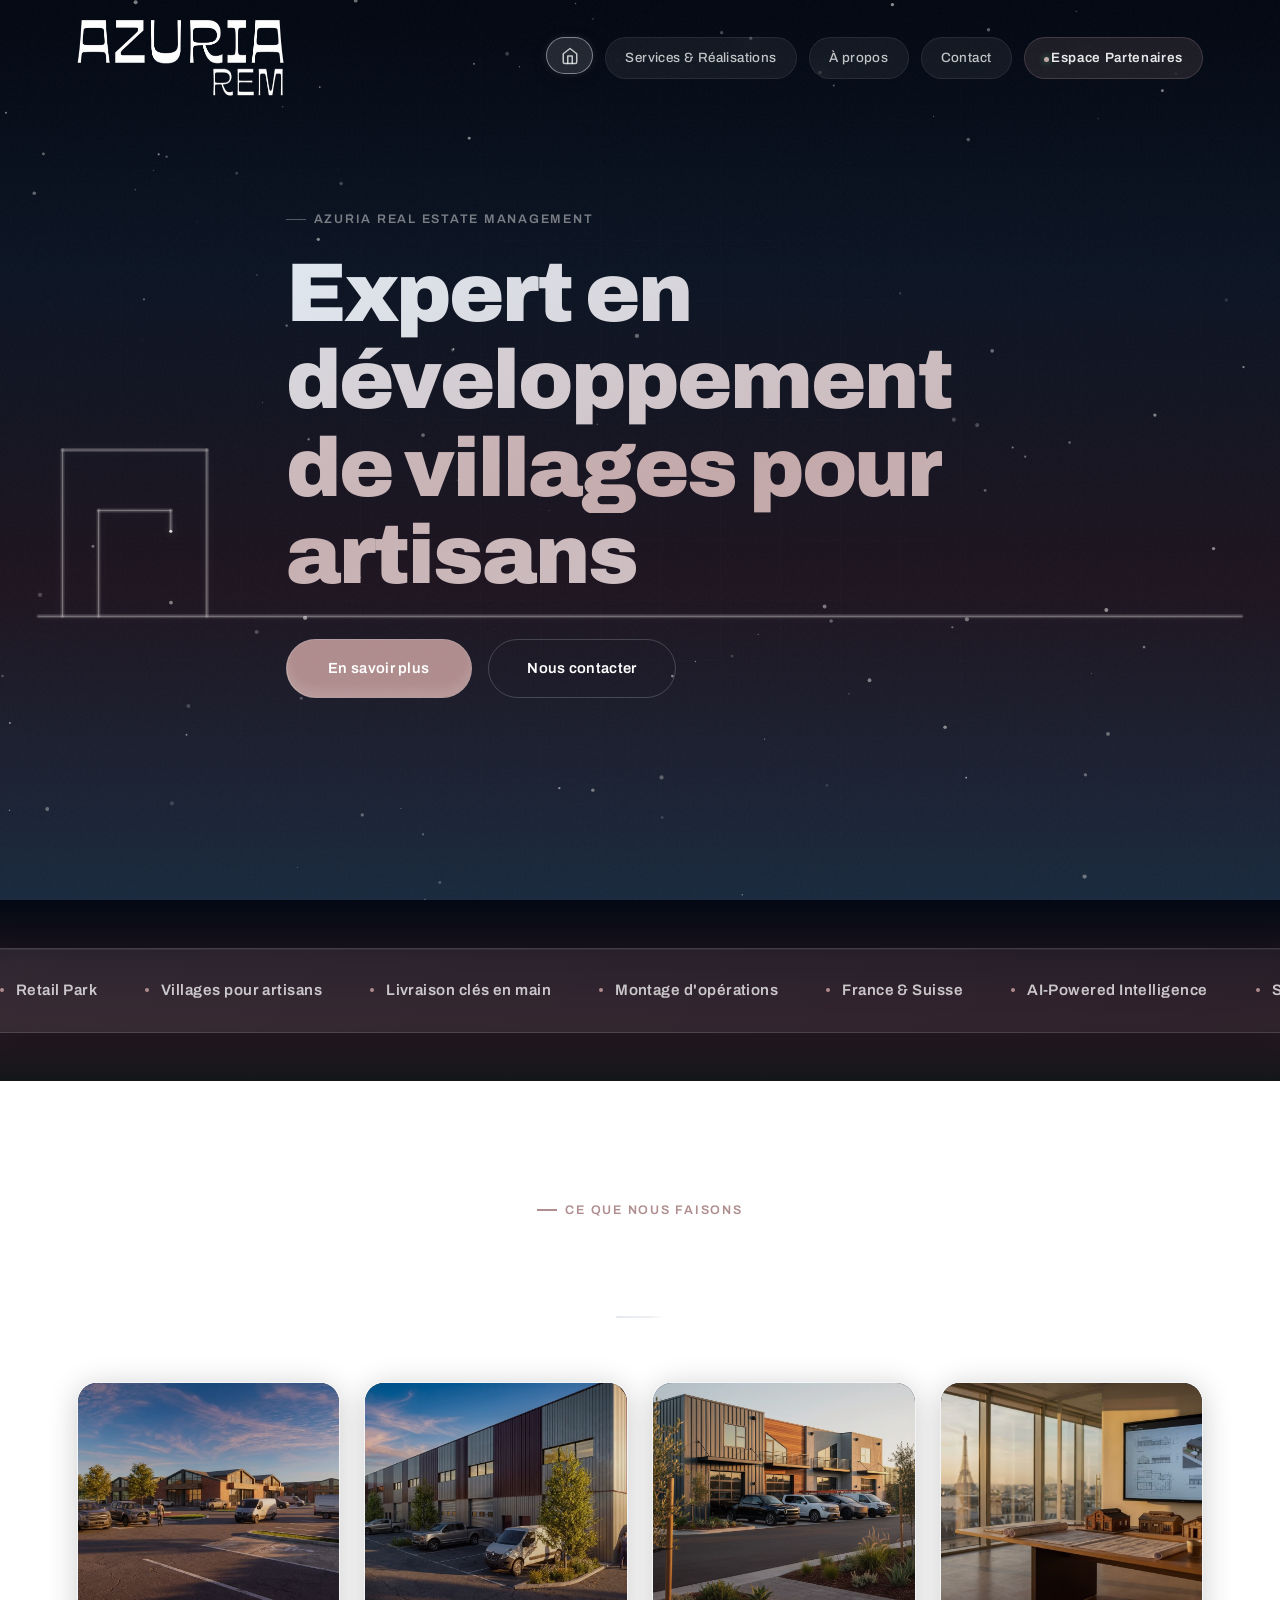
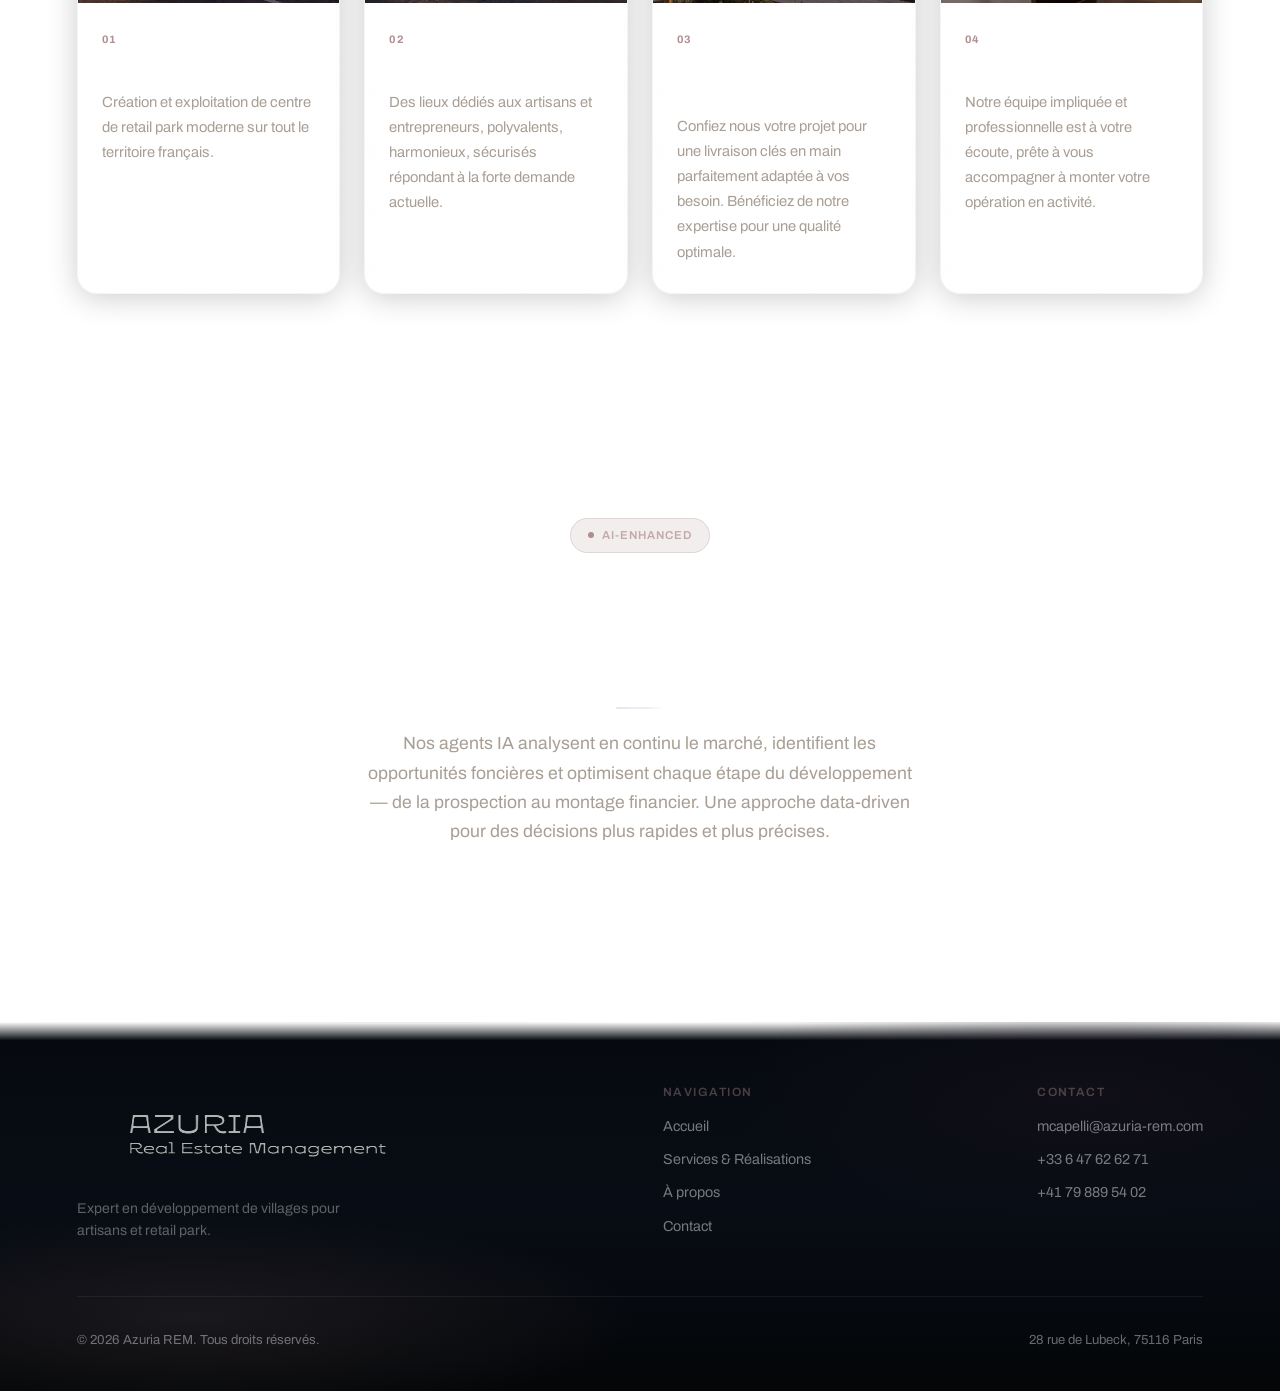
==== index.html @ 4c7c6765 "Initial commit: Azuria REM 2026 website Dark theme, midnight blue/charcoal/rose gold/silver metallic" ====
<!DOCTYPE html>
<html lang="fr">
<head>
  <meta charset="UTF-8">
  <meta name="viewport" content="width=device-width, initial-scale=1.0">
  <title>Azuria REM — Expert en développement de villages pour artisans</title>
  <meta name="description" content="Azuria REM — Création et exploitation de villages pour artisans, retail parks et livraisons clés en main en France et en Suisse.">
  <link rel="preconnect" href="https://fonts.googleapis.com">
  <link rel="preconnect" href="https://fonts.gstatic.com" crossorigin>
  <link href="https://fonts.googleapis.com/css2?family=Archivo:wght@300;400;500;600;700;800;900&display=swap" rel="stylesheet">
  <link rel="stylesheet" href="style.css">
</head>
<body>

  <!-- Navbar -->
  <nav class="navbar">
    <div class="container">
      <a href="index.html" class="navbar__logo">
        <img src="img/logo.webp" alt="Azuria REM" width="208" height="65">
      </a>
      <div class="hamburger" aria-label="Menu"><span></span><span></span><span></span></div>
      <div class="navbar__links">
        <a href="index.html" class="nav-home" aria-label="Accueil"><svg viewBox="0 0 24 24" width="18" height="18" fill="none" stroke="currentColor" stroke-width="2" stroke-linecap="round" stroke-linejoin="round"><path d="M3 9l9-7 9 7v11a2 2 0 01-2 2H5a2 2 0 01-2-2z"/><polyline points="9 22 9 12 15 12 15 22"/></svg></a>
        <a href="services.html">Services &amp; Réalisations</a>
        <a href="about.html">À propos</a>
        <a href="contact.html">Contact</a>
        <a href="#" class="nav-login" onclick="return false">Espace Partenaires</a>
      </div>
    </div>
  </nav>

  <!-- Hero — Light Drawing + Particles + Grid -->
  <section class="hero">
    <!-- Light-drawing canvas (village → retail park) -->
    <div class="hero__lightdraw">
      <canvas id="lightdraw-canvas"></canvas>
    </div>
    <!-- Particles -->
    <div class="hero__particles">
      <canvas id="particles-canvas"></canvas>
    </div>
    <!-- Grid overlay -->
    <div class="hero__grid"></div>

    <div class="hero__content container">
      <span class="eyebrow blur-fade">Azuria Real Estate Management</span>
      <h1 class="blur-fade blur-fade-delay-1">
        <span class="aurora-text">Expert en développement de villages pour artisans</span>
      </h1>
      <div class="hero__actions blur-fade blur-fade-delay-2">
        <a href="services.html" class="shimmer-btn">
          <span class="shimmer-spark"></span>
          En savoir plus
          <span class="shimmer-highlight"></span>
        </a>
        <a href="contact.html" class="btn--ghost">Nous contacter</a>
      </div>
    </div>
  </section>

  <!-- Color transition zone behind marquee -->
  <div class="marquee-zone">
  <div class="marquee-section">
    <div class="marquee-track">
      <span class="marquee-item"><span class="dot"></span>Retail Park</span>
      <span class="marquee-item"><span class="dot"></span>Villages pour artisans</span>
      <span class="marquee-item"><span class="dot"></span>Livraison clés en main</span>
      <span class="marquee-item"><span class="dot"></span>Montage d'opérations</span>
      <span class="marquee-item"><span class="dot"></span>France &amp; Suisse</span>
      <span class="marquee-item"><span class="dot"></span>AI-Powered Intelligence</span>
      <span class="marquee-item"><span class="dot"></span>Saint Ouen l'Aumône</span>
      <span class="marquee-item"><span class="dot"></span>Saint Cyr L'École</span>
      <span class="marquee-item"><span class="dot"></span>Feyzin</span>
      <span class="marquee-item"><span class="dot"></span>Saint Genis Pouilly</span>
      <span class="marquee-item"><span class="dot"></span>Corbeil-Essonnes</span>
      <!-- Duplicate for seamless loop -->
      <span class="marquee-item"><span class="dot"></span>Retail Park</span>
      <span class="marquee-item"><span class="dot"></span>Villages pour artisans</span>
      <span class="marquee-item"><span class="dot"></span>Livraison clés en main</span>
      <span class="marquee-item"><span class="dot"></span>Montage d'opérations</span>
      <span class="marquee-item"><span class="dot"></span>France &amp; Suisse</span>
      <span class="marquee-item"><span class="dot"></span>AI-Powered Intelligence</span>
      <span class="marquee-item"><span class="dot"></span>Saint Ouen l'Aumône</span>
      <span class="marquee-item"><span class="dot"></span>Saint Cyr L'École</span>
      <span class="marquee-item"><span class="dot"></span>Feyzin</span>
      <span class="marquee-item"><span class="dot"></span>Saint Genis Pouilly</span>
      <span class="marquee-item"><span class="dot"></span>Corbeil-Essonnes</span>
    </div>
  </div>
  </div>

  <!-- Services — Glassmorphism Cards with Moving Glow -->
  <section>
    <div class="container">
      <div class="section-header section-header--center blur-fade">
        <span class="eyebrow">Ce que nous faisons</span>
        <h2>Nos services</h2>
        <div class="divider divider--center"></div>
      </div>

      <div class="services-grid">
        <article class="glass-card blur-fade blur-fade-delay-1">

          <div class="glass-card__img">
            <img src="img/retail-park.webp" alt="Retail Park" width="600" height="400" loading="lazy">
          </div>
          <div class="glass-card__body">
            <span class="glass-card__number">01</span>
            <h3>Retail Park</h3>
            <p>Création et exploitation de centre de retail park moderne sur tout le territoire français.</p>
          </div>
        </article>

        <article class="glass-card blur-fade blur-fade-delay-2">

          <div class="glass-card__img">
            <img src="img/village-artisans.webp" alt="Villages pour artisans" width="600" height="400" loading="lazy">
          </div>
          <div class="glass-card__body">
            <span class="glass-card__number">02</span>
            <h3>Villages pour artisans</h3>
            <p>Des lieux dédiés aux artisans et entrepreneurs, polyvalents, harmonieux, sécurisés répondant à la forte demande actuelle.</p>
          </div>
        </article>

        <article class="glass-card blur-fade blur-fade-delay-3">

          <div class="glass-card__img">
            <img src="img/cle-en-main.webp" alt="Livraison clés en main" width="600" height="400" loading="lazy">
          </div>
          <div class="glass-card__body">
            <span class="glass-card__number">03</span>
            <h3>Livraison clés en main</h3>
            <p>Confiez nous votre projet pour une livraison clés en main parfaitement adaptée à vos besoin. Bénéficiez de notre expertise pour une qualité optimale.</p>
          </div>
        </article>

        <article class="glass-card blur-fade blur-fade-delay-4">

          <div class="glass-card__img">
            <img src="img/montage.webp" alt="Montage d'opérations" width="600" height="400" loading="lazy">
          </div>
          <div class="glass-card__body">
            <span class="glass-card__number">04</span>
            <h3>Montage d'opérations</h3>
            <p>Notre équipe impliquée et professionnelle est à votre écoute, prête à vous accompagner à monter votre opération en activité.</p>
          </div>
        </article>
      </div>
    </div>
  </section>

  <!-- AI Section -->
  <section>
    <div class="container">
      <div class="section-header section-header--center blur-fade">
        <div class="ai-badge">AI-Enhanced</div>
        <h2>L'immobilier augmenté par l'intelligence artificielle</h2>
        <div class="divider divider--center"></div>
        <p>Nos agents IA analysent en continu le marché, identifient les opportunités foncières et optimisent chaque étape du développement — de la prospection au montage financier. Une approche data-driven pour des décisions plus rapides et plus précises.</p>
      </div>
    </div>
  </section>

  <!-- Footer -->
  <footer>
    <div class="container">
      <div class="footer__grid">
        <div class="footer__brand">
          <img src="img/footer-logo.webp" alt="Azuria REM" width="360" height="100">
          <p>Expert en développement de villages pour artisans et retail park.</p>
        </div>
        <div class="footer__nav">
          <h4>Navigation</h4>
          <a href="index.html">Accueil</a>
          <a href="services.html">Services &amp; Réalisations</a>
          <a href="about.html">À propos</a>
          <a href="contact.html">Contact</a>
        </div>
        <div class="footer__nav">
          <h4>Contact</h4>
          <a href="mailto:mcapelli@azuria-rem.com">mcapelli@azuria-rem.com</a>
          <a href="tel:+33647626271">+33 6 47 62 62 71</a>
          <a href="tel:+41798895402">+41 79 889 54 02</a>
        </div>
      </div>
      <div class="footer__bottom">
        <span>&copy; 2026 Azuria REM. Tous droits réservés.</span>
        <span>28 rue de Lubeck, 75116 Paris</span>
      </div>
    </div>
  </footer>

  <!-- Login Modal -->
  <div class="login-overlay" id="login-overlay">
    <div class="login-modal">
      <button class="login-modal__close">&times;</button>
      <h3>Espace Partenaires</h3>
      <p>Accès réservé aux investisseurs et affiliés du réseau Azuria REM.</p>
      <form>
        <div class="form-group">
          <label for="login-email">Email</label>
          <input type="email" id="login-email" placeholder="votre@email.com" required>
        </div>
        <div class="form-group">
          <label for="login-pass">Mot de passe</label>
          <input type="password" id="login-pass" placeholder="Mot de passe" required>
        </div>
        <div class="login-modal__actions">
          <button type="submit" class="login-modal__btn">Se connecter</button>
          <p class="login-modal__link">Pas encore partenaire ? <a href="contact.html">Demander l'accès</a></p>
        </div>
      </form>
    </div>
  </div>

  <script src="script.js"></script>
</body>
</html>
---- style.css ----
/* ===== Azuria REM — 2026 Premium + Magic UI ===== */

@import url('https://fonts.googleapis.com/css2?family=Archivo:wght@300;400;500;600;700;800;900&display=swap');

:root {
  --burgundy: #060f1e;
  --burgundy-light: #0c1a30;
  --burgundy-deep: #030812;
  --green: #b08d8e;
  --green-soft: #c09a9b;
  --cream: #14161a;
  --cream-dark: #1a1d23;
  --white: #ffffff;
  --black: #0a0a0a;
  --text: #e8e0d8;
  --text-muted: #a89e94;
  --border: rgba(72,6,7,.06);
  --radius: 20px;
  --radius-sm: 12px;
  --ease: cubic-bezier(.22,1,.36,1);
  --ease-out: cubic-bezier(0,0,.2,1);
  --ease-spring: cubic-bezier(.34,1.56,.64,1);
  --silver: #c0c8d4;
  --silver-dim: rgba(192,200,212,.15);
  --silver-bright: rgba(220,225,235,.5);
  --silver-glow: rgba(192,200,212,.12);
  --metal-gradient: linear-gradient(135deg, rgba(160,170,185,.3) 0%, rgba(220,225,235,.5) 25%, rgba(140,150,165,.2) 50%, rgba(220,225,235,.4) 75%, rgba(160,170,185,.3) 100%);
  --glass-bg: rgba(255,255,255,.06);
  --glass-border: rgba(192,200,212,.18);
  --glass-bg-light: rgba(255,255,255,.08);
  --glass-border-light: rgba(192,200,212,.2);
  --glass-border-outer-light: rgba(192,200,212,.08);
}

/* ===== Reset ===== */
*,*::before,*::after { box-sizing:border-box; margin:0; padding:0 }
html { scroll-behavior:smooth; -webkit-font-smoothing:antialiased; -moz-osx-font-smoothing:grayscale }
body {
  font-family:'Archivo',system-ui,sans-serif; color:var(--text); line-height:1.65; overflow-x:hidden; font-weight:400;
  background:linear-gradient(180deg, var(--burgundy-deep) 0%, #0c1524 25%, #1a2a3e 55%, #2a1a24 80%, #253a52 100%);
  background-attachment:fixed;
}
img { max-width:100%; display:block }
a { color:inherit; text-decoration:none }
ul { list-style:none }
button { font-family:inherit; cursor:pointer }

/* ===== Film grain ===== */
body::after {
  content:''; position:fixed; inset:0; z-index:9999; pointer-events:none; opacity:.025;
  background-image:url("data:image/svg+xml,%3Csvg viewBox='0 0 512 512' xmlns='http://www.w3.org/2000/svg'%3E%3Cfilter id='n'%3E%3CfeTurbulence type='fractalNoise' baseFrequency='.65' numOctaves='3' stitchTiles='stitch'/%3E%3C/filter%3E%3Crect width='100%25' height='100%25' filter='url(%23n)'/%3E%3C/svg%3E");
}

/* ===== Typography ===== */
h1, h2, h3, h4 { font-weight:700; line-height:1.08; letter-spacing:-.025em }
h1 { font-size:clamp(2.8rem,6.5vw,5.2rem); font-weight:900 }
h2 { font-size:clamp(2rem,4vw,3.2rem); font-weight:800 }
h3 { font-size:clamp(1.15rem,2vw,1.4rem); font-weight:600 }
p { font-size:1.05rem }

/* ===== Layout ===== */
.container { width:min(1240px,88%); margin-inline:auto }
.container--narrow { width:min(800px,88%); margin-inline:auto }
section { padding:7rem 0; position:relative }

/* ===== Utility ===== */
.eyebrow {
  display:inline-flex; align-items:center; gap:.5rem;
  font-size:.78rem; font-weight:600; letter-spacing:.14em; text-transform:uppercase;
  color:var(--green); margin-bottom:1.25rem;
}
.eyebrow::before {
  content:''; width:20px; height:1.5px; background:currentColor; display:block;
}
.divider { width:48px; height:2px; background:linear-gradient(90deg, rgba(160,170,185,.3), rgba(220,225,235,.6), rgba(160,170,185,.2), transparent); margin:1.25rem 0; border-radius:1px }
.divider--center { margin-inline:auto }

/* ===== Navbar ===== */
.navbar {
  position:fixed; top:0; left:0; width:100%; z-index:1000;
  padding:1.2rem 0; transition:all .6s var(--ease);
}
.navbar::before {
  content:''; position:absolute; inset:0;
  background:var(--burgundy-deep); opacity:0;
  transition:opacity .6s var(--ease);
  backdrop-filter:blur(20px); -webkit-backdrop-filter:blur(20px);
}
.navbar.scrolled::before { opacity:.95 }
.navbar.scrolled { padding:.7rem 0 }
.navbar .container { display:flex; align-items:center; justify-content:space-between; position:relative; z-index:1 }
.navbar__logo img { height:77px; width:auto; transition:height .4s var(--ease) }
.navbar.scrolled .navbar__logo img { height:44px }
.navbar__links { display:flex; gap:.75rem; align-items:center }
.navbar__links a {
  font-weight:500; font-size:.84rem; color:rgba(255,255,255,.75);
  letter-spacing:.03em; transition:all .3s var(--ease); position:relative;
  padding:.55rem 1.2rem; border-radius:40px;
  background:rgba(255,255,255,.06);
  border:1px solid rgba(192,200,212,.1);
  backdrop-filter:blur(8px); -webkit-backdrop-filter:blur(8px);
}
.navbar__links a:hover, .navbar__links a.active {
  color:var(--white);
  background:rgba(255,255,255,.12);
  border-color:var(--silver-bright);
  transform:translateY(-2px);
  box-shadow:0 4px 16px rgba(0,0,0,.2), 0 0 8px var(--silver-glow);
}

/* Home icon */
.navbar__links a.nav-home {
  padding:.55rem .85rem;
  display:inline-flex; align-items:center; justify-content:center;
}
.navbar__links a.nav-home svg { stroke:rgba(255,255,255,.75); transition:stroke .3s var(--ease) }
.navbar__links a.nav-home:hover svg { stroke:#fff }

/* Partenaires login pill */
.navbar__links a.nav-login {
  background:rgba(176,141,142,.15);
  border-color:rgba(176,141,142,.25);
  color:rgba(255,255,255,.9);
  font-weight:600; letter-spacing:.05em;
}
.navbar__links a.nav-login::before {
  content:''; width:5px; height:5px; border-radius:50%;
  background:#c4a8a9; display:inline-block; margin-right:2px;
  box-shadow:0 0 6px rgba(74,222,128,.6);
  animation:ai-pulse 2s ease-in-out infinite;
}
.navbar__links a.nav-login:hover {
  background:rgba(176,141,142,.25);
  border-color:rgba(176,141,142,.4);
}

/* Hamburger */
.hamburger { display:none; flex-direction:column; gap:6px; cursor:pointer; z-index:1001; padding:4px }
.hamburger span { width:22px; height:1.5px; background:var(--white); transition:all .4s var(--ease); transform-origin:center }
.hamburger.open span:nth-child(1) { transform:rotate(45deg) translate(5px,5px) }
.hamburger.open span:nth-child(2) { opacity:0 }
.hamburger.open span:nth-child(3) { transform:rotate(-45deg) translate(5px,-5px) }

/* ==========================================================
   HERO — Light-drawing animation + particles
   ========================================================== */
.hero {
  position:relative; min-height:100vh; display:flex; align-items:center;
  overflow:hidden; background:linear-gradient(180deg, var(--burgundy-deep) 0%, #0c1524 30%, #1e1520 65%, #1a2a3e 100%);
}

/* Light-drawing canvas */
.hero__lightdraw {
  position:absolute; inset:0; z-index:1;
}
.hero__lightdraw canvas {
  width:100%; height:100%; display:block;
}

/* Particles canvas */
.hero__particles {
  position:absolute; inset:0; z-index:2;
}

/* Grid overlay on hero */
.hero__grid {
  position:absolute; inset:0; z-index:3; opacity:.06;
  background-image:
    linear-gradient(rgba(255,255,255,.15) 1px, transparent 1px),
    linear-gradient(90deg, rgba(255,255,255,.15) 1px, transparent 1px);
  background-size:60px 60px;
  mask-image:radial-gradient(ellipse 70% 70% at 50% 50%, black 30%, transparent 100%);
  -webkit-mask-image:radial-gradient(ellipse 70% 70% at 50% 50%, black 30%, transparent 100%);
}

/* Hero content */
.hero__content {
  position:relative; z-index:10; color:var(--white);
  max-width:760px; padding:0 0 0 2%;
}
.hero__content .eyebrow { color:rgba(255,255,255,.45) }
.hero__content .eyebrow::before { background:rgba(255,255,255,.3) }
.hero__content h1 { margin-bottom:2.5rem; line-height:1.05 }

/* Aurora text effect */
.aurora-text {
  background-image:linear-gradient(135deg, #e0e8f0, #c4a8a9, #e0e8f0, #8aa0c0, #e0e8f0);
  background-size:300% auto;
  -webkit-background-clip:text; background-clip:text;
  -webkit-text-fill-color:transparent;
  animation:aurora-text-shift 8s ease-in-out infinite;
}
@keyframes aurora-text-shift {
  0%,100% { background-position:0% 50% }
  50% { background-position:100% 50% }
}

.hero__actions { display:flex; gap:1rem; flex-wrap:wrap }

/* ===== Blur Fade Reveal ===== */
.blur-fade {
  opacity:0; filter:blur(8px); transform:translateY(16px);
  transition:opacity .8s var(--ease-out), filter .8s var(--ease-out), transform .8s var(--ease-out);
}
.blur-fade.visible { opacity:1; filter:blur(0); transform:translateY(0) }
.blur-fade-delay-1 { transition-delay:.08s }
.blur-fade-delay-2 { transition-delay:.16s }
.blur-fade-delay-3 { transition-delay:.24s }
.blur-fade-delay-4 { transition-delay:.32s }
.blur-fade-delay-5 { transition-delay:.4s }

/* ===== Shimmer Button ===== */
.shimmer-btn {
  position:relative; display:inline-flex; align-items:center; justify-content:center; gap:.5rem;
  padding:1rem 2.6rem; border-radius:60px; font-weight:600; font-size:.92rem;
  letter-spacing:.02em; cursor:pointer; border:1px solid rgba(192,200,212,.25);
  color:var(--white); background:var(--green); overflow:hidden; z-index:0;
  transition:transform .3s var(--ease), box-shadow .3s var(--ease);
}
.shimmer-btn:hover { transform:translateY(-3px) scale(1.03); box-shadow:0 8px 30px rgba(176,141,142,.35), 0 0 20px rgba(176,141,142,.2) }
.shimmer-btn:active { transform:translateY(0) scale(.98) }
.shimmer-btn::before {
  content:''; position:absolute; inset:0; z-index:-2; overflow:hidden;
  border-radius:inherit; filter:blur(2px);
}
.shimmer-btn::after {
  content:''; position:absolute; inset:0; z-index:-1;
  border-radius:inherit; background:inherit;
}
.shimmer-btn .shimmer-spark {
  position:absolute; inset:-100%; z-index:-3;
  background:conic-gradient(from 225deg, transparent 0%, rgba(255,255,255,.6) 10%, transparent 20%);
  animation:shimmer-spin 3s linear infinite;
}
@keyframes shimmer-spin { to { transform:rotate(360deg) } }
.shimmer-btn .shimmer-highlight {
  position:absolute; inset:0; border-radius:inherit;
  box-shadow:inset 0 -8px 10px rgba(255,255,255,.12);
  transition:box-shadow .3s;
}
.shimmer-btn:hover .shimmer-highlight { box-shadow:inset 0 -6px 10px rgba(255,255,255,.2) }

.btn--ghost {
  display:inline-flex; align-items:center; gap:.5rem;
  padding:1rem 2.4rem; border-radius:60px; font-weight:600; font-size:.92rem;
  letter-spacing:.02em; cursor:pointer; color:var(--white);
  background:transparent; border:1.5px solid rgba(192,200,212,.25);
  transition:all .3s var(--ease);
}
.btn--ghost:hover { border-color:var(--silver-bright); background:rgba(255,255,255,.06); transform:translateY(-3px) scale(1.03); box-shadow:0 8px 24px var(--silver-glow), 0 0 12px var(--silver-glow) }
.btn--ghost:active { transform:translateY(0) scale(.98) }

.btn--dark {
  display:inline-flex; align-items:center; gap:.5rem;
  padding:1rem 2.4rem; border-radius:60px; font-weight:600; font-size:.92rem;
  letter-spacing:.02em; cursor:pointer; color:var(--white); border:none;
  background:var(--burgundy); transition:all .3s var(--ease);
}
.btn--dark:hover { background:var(--burgundy-light); transform:translateY(-3px) scale(1.03); box-shadow:0 8px 24px rgba(72,6,7,.25), 0 0 20px rgba(72,6,7,.15) }
.btn--dark:active { transform:translateY(0) scale(.98) }

/* ===== Section Header ===== */
.section-header { margin-bottom:4rem }
.section-header--center { text-align:center }
.section-header--center .divider { margin-inline:auto }
.section-header h2 { color:rgba(255,255,255,.9) }
.section-header p { color:var(--text-muted); max-width:560px; margin-top:1rem; font-size:1.1rem }
.section-header--center p { margin-inline:auto }

/* ===== Service Cards — Premium Glassmorphism ===== */
.services-grid { display:grid; grid-template-columns:repeat(4,1fr); gap:1.5rem }

.glass-card {
  position:relative;
  background:linear-gradient(165deg, rgba(255,255,255,.1) 0%, rgba(255,255,255,.04) 50%, rgba(255,255,255,.02) 100%);
  border-radius:var(--radius);
  overflow:hidden;
  transition:all .5s var(--ease);
  backdrop-filter:blur(20px); -webkit-backdrop-filter:blur(20px);
  border:1px solid var(--glass-border);
  box-shadow:
    0 4px 30px rgba(0,0,0,.2),
    0 1px 0 rgba(220,225,235,.1) inset;
}
/* Outer mirror-cut border — brushed metal */
.glass-card::before {
  content:''; position:absolute; inset:-4px; border-radius:calc(var(--radius) + 4px);
  background:var(--metal-gradient); -webkit-mask:linear-gradient(#fff 0 0) content-box, linear-gradient(#fff 0 0); -webkit-mask-composite:xor; mask-composite:exclude;
  padding:1px;
  pointer-events:none; z-index:3;
  opacity:.4; transition:opacity .5s var(--ease);
}
/* Metallic sheen sweep on hover */
.glass-card::after {
  content:''; position:absolute; inset:0; z-index:4;
  border-radius:inherit; pointer-events:none;
  background:linear-gradient(105deg, transparent 30%, rgba(220,225,235,.12) 45%, rgba(255,255,255,.18) 50%, rgba(220,225,235,.12) 55%, transparent 70%);
  transform:translateX(-100%);
  transition:transform .8s var(--ease);
}
.glass-card:hover {
  transform:translateY(-8px);
  box-shadow:
    0 30px 80px rgba(0,0,0,.3),
    0 8px 32px var(--silver-glow),
    0 1px 0 var(--silver-bright) inset;
  border-color:var(--silver-bright);
}
.glass-card:hover::before { opacity:.7 }
.glass-card:hover::after { transform:translateX(100%) }

.glass-card__img {
  height:220px; overflow:hidden; position:relative;
  background:linear-gradient(135deg, var(--burgundy-deep) 0%, var(--burgundy) 50%, #1e1520 100%);
}
.glass-card__img img {
  width:100%; height:100%; object-fit:cover;
  transition:transform .7s var(--ease); opacity:.9;
}
.glass-card:hover .glass-card__img img { transform:scale(1.06); opacity:1 }
.glass-card__img::after {
  content:''; position:absolute; bottom:0; left:0; right:0; height:60%;
  background:linear-gradient(to top, rgba(45,3,4,.2) 0%, transparent 100%);
}

.glass-card__body { padding:1.75rem 1.5rem; position:relative }
.glass-card__body h3 { color:rgba(255,255,255,.9); margin-bottom:.5rem }
.glass-card__body p { color:var(--text-muted); font-size:.92rem; line-height:1.7 }
.glass-card__number {
  font-size:.68rem; font-weight:700; letter-spacing:.12em; color:var(--green);
  margin-bottom:.6rem; display:block; text-transform:uppercase;
}

/* ===== Marquee Zone — color transition behind glass ===== */
.marquee-zone {
  position:relative;
  background:linear-gradient(180deg, var(--burgundy-deep) 0%, #1e1520 35%, #2a1a24 65%, var(--cream) 100%);
  padding:3rem 0;
}

/* ===== Marquee — Glassmorphism band ===== */
.marquee-section {
  padding:1.8rem 0; overflow:hidden;
  background:linear-gradient(135deg, rgba(255,255,255,.08) 0%, rgba(255,255,255,.04) 100%);
  backdrop-filter:blur(16px); -webkit-backdrop-filter:blur(16px);
  border-top:1px solid var(--glass-border);
  border-bottom:1px solid var(--glass-border);
  box-shadow:
    0 4px 30px rgba(0,0,0,.2),
    0 1px 0 rgba(220,225,235,.06) inset;
}
.marquee-track {
  display:flex; gap:3rem; width:max-content;
  animation:marquee-scroll 30s linear infinite;
}
.marquee-track:hover { animation-play-state:paused }
.marquee-item {
  flex-shrink:0; font-size:.95rem; font-weight:600; color:rgba(255,255,255,.75);
  letter-spacing:.03em; white-space:nowrap; display:flex; align-items:center; gap:.75rem;
}
.marquee-item .dot { width:4px; height:4px; border-radius:50%; background:var(--green); flex-shrink:0 }
@keyframes marquee-scroll { to { transform:translateX(-50%) } }

/* ===== Project Cards (glassmorphism) ===== */
.projects-grid { display:grid; grid-template-columns:repeat(auto-fill,minmax(340px,1fr)); gap:2rem }
.project-card {
  position:relative;
  background:linear-gradient(165deg, rgba(255,255,255,.1) 0%, rgba(255,255,255,.04) 100%);
  border-radius:var(--radius);
  overflow:hidden; border:1px solid var(--glass-border);
  transition:all .5s var(--ease);
  backdrop-filter:blur(16px); -webkit-backdrop-filter:blur(16px);
  box-shadow:0 4px 24px rgba(0,0,0,.2), 0 1px 0 rgba(220,225,235,.08) inset;
}
.project-card::before {
  content:''; position:absolute; inset:-4px; border-radius:calc(var(--radius) + 4px);
  background:var(--metal-gradient); -webkit-mask:linear-gradient(#fff 0 0) content-box, linear-gradient(#fff 0 0); -webkit-mask-composite:xor; mask-composite:exclude;
  padding:1px;
  pointer-events:none; z-index:1;
  opacity:.4; transition:opacity .5s var(--ease);
}
.project-card::after {
  content:''; position:absolute; inset:0; z-index:4;
  border-radius:inherit; pointer-events:none;
  background:linear-gradient(105deg, transparent 30%, rgba(220,225,235,.1) 45%, rgba(255,255,255,.15) 50%, rgba(220,225,235,.1) 55%, transparent 70%);
  transform:translateX(-100%);
  transition:transform .8s var(--ease);
}
.project-card:hover {
  transform:translateY(-5px);
  box-shadow:0 24px 64px rgba(0,0,0,.3), 0 1px 0 var(--silver-bright) inset;
  border-color:var(--silver-bright);
}
.project-card:hover::before { opacity:.7 }
.project-card:hover::after { transform:translateX(100%) }
.project-card__img { height:260px; overflow:hidden }
.project-card__img img {
  width:100%; height:100%; object-fit:cover; transition:transform .7s var(--ease);
}
.project-card:hover .project-card__img img { transform:scale(1.04) }
.project-card__img--swap { position:relative }
.project-card__img--swap .img-swap {
  position:absolute; inset:0; width:100%; height:100%; object-fit:cover;
  opacity:0; transition:opacity .6s var(--ease);
}
.project-card:hover .project-card__img--swap .img-swap { opacity:1 }
.project-card__img--coming-soon { position:relative }
.coming-soon-overlay {
  position:absolute; inset:0; display:flex; align-items:center; justify-content:center;
  background:rgba(6,15,30,.55); backdrop-filter:blur(2px);
  font-size:1.5rem; font-weight:700; letter-spacing:.15em; text-transform:uppercase;
  color:rgba(255,255,255,.85); z-index:2;
}
.project-card__body { padding:1.75rem 1.5rem; position:relative; z-index:2 }
.project-card__body h3 { color:rgba(255,255,255,.9); margin-bottom:.3rem; font-size:1.2rem }
.project-card__body p { color:var(--text-muted); font-size:.94rem; margin-top:.4rem }

.badge {
  display:inline-block; padding:.3rem .85rem; border-radius:40px;
  font-size:.73rem; font-weight:600; letter-spacing:.02em; margin-bottom:.6rem;
}
.badge--active { background:rgba(176,141,142,.2); color:#c4a8a9 }
.badge--soon { background:rgba(255,255,255,.08); color:rgba(255,255,255,.6) }

/* ===== Service Detail Blocks ===== */
.service-detail {
  display:grid; grid-template-columns:1fr 1fr; gap:4rem; align-items:center;
  padding:4rem 0; border-top:1px solid rgba(255,255,255,.06);
}
.service-detail:last-child { border-bottom:1px solid rgba(255,255,255,.06) }
.service-detail--reverse { direction:rtl }
.service-detail--reverse > * { direction:ltr }
.service-detail__img {
  border-radius:var(--radius); overflow:hidden; aspect-ratio:4/3;
  position:relative;
  border:1px solid var(--glass-border);
  box-shadow:0 4px 24px rgba(0,0,0,.2);
}
.service-detail__img::before {
  content:''; position:absolute; inset:-4px; border-radius:calc(var(--radius) + 4px);
  background:var(--metal-gradient); -webkit-mask:linear-gradient(#fff 0 0) content-box, linear-gradient(#fff 0 0); -webkit-mask-composite:xor; mask-composite:exclude;
  padding:1px;
  pointer-events:none; z-index:1; opacity:.4;
}
.service-detail__img img { width:100%; height:100%; object-fit:cover; transition:transform .7s var(--ease) }
.service-detail:hover .service-detail__img img { transform:scale(1.03) }
.service-detail__text .eyebrow { margin-bottom:1rem }
.service-detail__text h3 { font-size:clamp(1.4rem,2.5vw,1.8rem); color:rgba(255,255,255,.9); margin-bottom:1rem }
.service-detail__text p { color:var(--text-muted); font-size:1.05rem; line-height:1.75 }

/* ===== About / Expertise (glassmorphism) ===== */
.expertise-grid { display:grid; grid-template-columns:repeat(3,1fr); gap:2rem }
.expertise-card {
  position:relative;
  background:linear-gradient(165deg, rgba(255,255,255,.1) 0%, rgba(255,255,255,.04) 100%);
  border-radius:var(--radius);
  padding:3rem 2rem; border:1px solid var(--glass-border);
  transition:all .5s var(--ease); overflow:hidden;
  backdrop-filter:blur(16px); -webkit-backdrop-filter:blur(16px);
  box-shadow:0 4px 24px rgba(0,0,0,.2), 0 1px 0 rgba(220,225,235,.08) inset;
}
.expertise-card::before {
  content:''; position:absolute; inset:-4px; border-radius:calc(var(--radius) + 4px);
  background:var(--metal-gradient); -webkit-mask:linear-gradient(#fff 0 0) content-box, linear-gradient(#fff 0 0); -webkit-mask-composite:xor; mask-composite:exclude;
  padding:1px;
  pointer-events:none;
  opacity:.4; transition:opacity .5s var(--ease);
}
.expertise-card::after {
  content:''; position:absolute; inset:0; z-index:4;
  border-radius:inherit; pointer-events:none;
  background:linear-gradient(105deg, transparent 30%, rgba(220,225,235,.1) 45%, rgba(255,255,255,.15) 50%, rgba(220,225,235,.1) 55%, transparent 70%);
  transform:translateX(-100%);
  transition:transform .8s var(--ease);
}
.expertise-card:hover {
  transform:translateY(-5px);
  box-shadow:0 24px 64px rgba(0,0,0,.3), 0 1px 0 var(--silver-bright) inset;
  border-color:var(--silver-bright);
}
.expertise-card:hover::before { opacity:.7 }
.expertise-card:hover::after { transform:translateX(100%) }
.expertise-card__number {
  font-size:5rem; font-weight:900; color:rgba(255,255,255,.05);
  position:absolute; top:.5rem; right:1.5rem; line-height:1;
}
.expertise-card h3 { color:rgba(255,255,255,.9); margin-bottom:1rem; font-size:1.25rem }
.expertise-card p { color:var(--text-muted); font-size:.95rem; line-height:1.7 }
.expertise-card .divider { margin:0 0 1rem }

/* ===== Contact (glassmorphism) ===== */
.contact-layout { display:grid; grid-template-columns:1fr 1fr; gap:5rem; align-items:start }
.contact-form {
  background:linear-gradient(165deg, rgba(255,255,255,.1) 0%, rgba(255,255,255,.04) 100%);
  border-radius:var(--radius); padding:3rem;
  border:1px solid var(--glass-border);
  backdrop-filter:blur(16px); -webkit-backdrop-filter:blur(16px);
  box-shadow:0 4px 24px rgba(0,0,0,.2), 0 1px 0 rgba(220,225,235,.08) inset;
  position:relative;
}
.contact-form::before {
  content:''; position:absolute; inset:-4px; border-radius:calc(var(--radius) + 4px);
  background:var(--metal-gradient); -webkit-mask:linear-gradient(#fff 0 0) content-box, linear-gradient(#fff 0 0); -webkit-mask-composite:xor; mask-composite:exclude;
  padding:1px;
  pointer-events:none; opacity:.4;
}
.form-row { display:grid; grid-template-columns:1fr 1fr; gap:1.25rem }
.form-group { margin-bottom:1.5rem }
.form-group label {
  display:block; font-weight:500; margin-bottom:.5rem; font-size:.86rem;
  letter-spacing:.03em; color:var(--text);
}
.form-group input, .form-group textarea {
  width:100%; padding:.9rem 1.2rem; border:1px solid rgba(255,255,255,.1);
  border-radius:var(--radius-sm); font-family:inherit; font-size:1rem;
  transition:all .3s var(--ease); background:rgba(255,255,255,.06); color:var(--text);
}
.form-group input::placeholder, .form-group textarea::placeholder { color:rgba(255,255,255,.25) }
.form-group input:focus, .form-group textarea:focus {
  outline:none; border-color:rgba(176,141,142,.5); background:rgba(255,255,255,.1);
  box-shadow:0 0 0 3px rgba(176,141,142,.15);
}
.form-group textarea { resize:vertical; min-height:150px }
.btn--submit { width:100%; justify-content:center; padding:1.1rem; font-size:1rem; margin-top:.5rem }

.contact-details { padding-top:1rem }
.contact-details h3 { color:rgba(255,255,255,.9); margin-bottom:.5rem; font-size:1.3rem }
.contact-details > p { color:var(--text-muted); margin-bottom:2.5rem; line-height:1.7 }
.contact-item { display:flex; gap:1rem; align-items:flex-start; margin-bottom:1.75rem }
.contact-item__icon {
  width:44px; height:44px; border-radius:12px; background:rgba(255,255,255,.06);
  display:flex; align-items:center; justify-content:center; flex-shrink:0;
  border:1px solid var(--glass-border);
}
.contact-item__icon svg { width:20px; height:20px; color:rgba(255,255,255,.6) }
.contact-item__text p { font-size:.95rem }
.contact-item__text a { color:rgba(255,255,255,.7); font-weight:500; transition:color .3s }
.contact-item__text a:hover { color:#c4a8a9 }
.contact-item__text small { color:var(--text-muted); font-size:.82rem }

/* ===== CTA ===== */
.cta {
  background:var(--burgundy-deep); color:var(--white); text-align:center;
  padding:6rem 0; position:relative; overflow:hidden;
}
.cta__grid {
  position:absolute; inset:0; opacity:.06;
  background-image:
    linear-gradient(rgba(255,255,255,.2) 1px, transparent 1px),
    linear-gradient(90deg, rgba(255,255,255,.2) 1px, transparent 1px);
  background-size:48px 48px;
  mask-image:radial-gradient(ellipse 60% 60% at 50% 50%, black 20%, transparent 100%);
  -webkit-mask-image:radial-gradient(ellipse 60% 60% at 50% 50%, black 20%, transparent 100%);
}
.cta h2 { position:relative; margin-bottom:.75rem }
.cta p { opacity:.5; margin-bottom:2rem; font-size:1.1rem; position:relative }

/* ===== AI Badge ===== */
.ai-badge {
  display:inline-flex; align-items:center; gap:.5rem;
  padding:.45rem 1.1rem; border-radius:40px;
  font-size:.72rem; font-weight:600; letter-spacing:.08em; text-transform:uppercase;
  background:rgba(176,141,142,.15); color:#c4a8a9;
  border:1px solid rgba(176,141,142,.25);
  margin-bottom:1.5rem;
}
.ai-badge::before {
  content:''; width:6px; height:6px; border-radius:50%;
  background:var(--green); animation:ai-pulse 2s ease-in-out infinite;
}
@keyframes ai-pulse {
  0%,100% { opacity:1; transform:scale(1) }
  50% { opacity:.4; transform:scale(.7) }
}

/* ===== Footer ===== */
footer {
  color:var(--white); padding:4rem 0 2.5rem; position:relative; overflow:hidden;
  background:linear-gradient(180deg, transparent 0%, #060a10 5%, #080c14 50%, #040608 100%);
}
footer::before {
  content:''; position:absolute; inset:0; pointer-events:none;
  background:
    radial-gradient(ellipse 50% 40% at 15% 80%, rgba(176,141,142,.12) 0%, transparent 70%),
    radial-gradient(ellipse 40% 50% at 85% 20%, rgba(30,21,32,.4) 0%, transparent 70%);
}
footer::after {
  content:''; position:absolute; top:0; left:0; right:0; height:1px;
  background:linear-gradient(90deg, transparent 0%, rgba(160,170,185,.1) 20%, rgba(220,225,235,.5) 35%, rgba(255,255,255,.7) 50%, rgba(220,225,235,.5) 65%, rgba(160,170,185,.1) 80%, transparent 100%);
}
.footer__grid {
  display:flex; justify-content:space-between; align-items:flex-start;
  padding-bottom:3rem; border-bottom:1px solid rgba(192,200,212,.08);
  position:relative; z-index:1;
}
.footer__brand img { height:96px; margin-bottom:1rem; opacity:.7 }
.footer__brand p { color:rgba(255,255,255,.35); font-size:.88rem; max-width:280px; line-height:1.6 }
.footer__nav { position:relative; z-index:1 }
.footer__nav h4 { font-size:.75rem; font-weight:600; letter-spacing:.12em; text-transform:uppercase; color:rgba(176,141,142,.4); margin-bottom:1rem }
.footer__nav a {
  display:block; margin-bottom:.6rem; font-size:.9rem; color:rgba(255,255,255,.45);
  transition:all .3s var(--ease);
}
.footer__nav a:hover { color:var(--white); transform:translateX(4px) }
.footer__bottom {
  display:flex; justify-content:space-between; align-items:center;
  padding-top:2rem; color:rgba(255,255,255,.4); font-size:.82rem;
  position:relative; z-index:1;
}

/* ===== Page Top — gradient mesh + floating glass card ===== */
.page-top {
  padding:8rem 0 3rem; color:var(--white);
  position:relative; overflow:visible;
  background:var(--burgundy-deep);
  min-height:280px;
}
/* Subtle gradient fade */
.page-top::after {
  content:''; position:absolute; inset:0; pointer-events:none;
  background:linear-gradient(160deg, var(--burgundy-deep) 0%, #1e1520 40%, #2a1a24 100%);
  opacity:.7;
}
.page-top__grid { display:none }
.page-top__glow { display:none }
/* Floating glass card for title */
.page-top__card {
  position:relative; z-index:2;
  background:linear-gradient(165deg, rgba(255,255,255,.1) 0%, rgba(255,255,255,.04) 100%);
  backdrop-filter:blur(20px); -webkit-backdrop-filter:blur(20px);
  border:1px solid var(--glass-border);
  border-radius:var(--radius);
  padding:2.5rem 3rem;
  margin-top:2rem;
  margin-bottom:-5rem;
  box-shadow:
    0 30px 80px rgba(0,0,0,.3),
    0 1px 0 rgba(220,225,235,.1) inset;
}
.page-top__card::before {
  content:''; position:absolute; inset:-4px; border-radius:calc(var(--radius) + 4px);
  background:var(--metal-gradient); -webkit-mask:linear-gradient(#fff 0 0) content-box, linear-gradient(#fff 0 0); -webkit-mask-composite:xor; mask-composite:exclude;
  padding:1px;
  pointer-events:none; opacity:.5;
}
.page-top__card h1 { font-size:clamp(2rem,5vw,3.5rem); margin-bottom:.5rem }
.page-top__card p { color:rgba(255,255,255,.45); font-size:1rem; font-weight:300; margin:0 }
.page-top__card .eyebrow { color:rgba(255,255,255,.35); margin-bottom:.75rem }

/* ===== Login Modal ===== */
.login-overlay {
  position:fixed; inset:0; z-index:9998;
  background:rgba(10,0,0,.6);
  backdrop-filter:blur(8px); -webkit-backdrop-filter:blur(8px);
  display:none; align-items:center; justify-content:center;
  opacity:0; transition:opacity .3s var(--ease);
}
.login-overlay.open { display:flex; opacity:1 }
.login-modal {
  position:relative; width:min(420px,90vw);
  background:linear-gradient(165deg, rgba(255,255,255,.12) 0%, rgba(255,255,255,.04) 100%);
  backdrop-filter:blur(24px); -webkit-backdrop-filter:blur(24px);
  border:1px solid var(--glass-border-light);
  border-radius:var(--radius); padding:2.5rem;
  box-shadow:0 30px 80px rgba(0,0,0,.3), 0 1px 0 rgba(220,225,235,.1) inset;
  color:var(--white);
}
.login-modal::before {
  content:''; position:absolute; inset:-4px; border-radius:calc(var(--radius) + 4px);
  background:var(--metal-gradient); -webkit-mask:linear-gradient(#fff 0 0) content-box, linear-gradient(#fff 0 0); -webkit-mask-composite:xor; mask-composite:exclude;
  padding:1px;
  pointer-events:none; opacity:.5;
}
.login-modal h3 { font-size:1.4rem; margin-bottom:.5rem }
.login-modal p { color:rgba(255,255,255,.45); font-size:.9rem; margin-bottom:1.5rem; line-height:1.6 }
.login-modal .form-group { margin-bottom:1.2rem }
.login-modal .form-group label {
  display:block; font-weight:500; margin-bottom:.4rem; font-size:.8rem;
  letter-spacing:.04em; color:rgba(255,255,255,.5);
}
.login-modal .form-group input {
  width:100%; padding:.8rem 1rem; border:1px solid rgba(255,255,255,.12);
  border-radius:var(--radius-sm); font-family:inherit; font-size:.95rem;
  background:rgba(255,255,255,.06); color:var(--white);
  transition:all .3s var(--ease);
}
.login-modal .form-group input::placeholder { color:rgba(255,255,255,.25) }
.login-modal .form-group input:focus {
  outline:none; border-color:rgba(176,141,142,.5);
  background:rgba(255,255,255,.1);
  box-shadow:0 0 0 3px rgba(176,141,142,.15);
}
.login-modal__actions { display:flex; flex-direction:column; gap:.75rem; margin-top:1.5rem }
.login-modal__btn {
  width:100%; padding:.9rem; border-radius:60px; font-weight:600; font-size:.9rem;
  letter-spacing:.02em; cursor:pointer; border:none;
  color:var(--white); background:var(--green);
  transition:all .3s var(--ease);
}
.login-modal__btn:hover { background:var(--green-soft); transform:translateY(-3px) scale(1.03); box-shadow:0 8px 24px rgba(176,141,142,.3), 0 0 20px rgba(176,141,142,.2) }
.login-modal__btn:active { transform:translateY(0) scale(.98) }
.login-modal__link {
  text-align:center; font-size:.82rem; color:rgba(255,255,255,.4);
}
.login-modal__link a { color:rgba(255,255,255,.6); text-decoration:underline; text-underline-offset:2px }
.login-modal__link a:hover { color:var(--white) }
.login-modal__close {
  position:absolute; top:1rem; right:1rem; background:none; border:none;
  color:rgba(255,255,255,.3); font-size:1.2rem; cursor:pointer; padding:4px;
  transition:color .2s;
}
.login-modal__close:hover { color:var(--white) }

/* ===== Flickering Grid Canvas ===== */
.flickering-grid-wrap {
  position:absolute; inset:0; z-index:0; overflow:hidden;
}
.page-top .flickering-grid-wrap { display:none }
.flickering-grid-wrap canvas {
  width:100%; height:100%; display:block;
}

/* ===== Responsive ===== */
@media(max-width:1024px) {
  .services-grid { grid-template-columns:repeat(2,1fr) }
}
@media(max-width:768px) {
  .navbar__links {
    position:fixed; top:0; right:-100%; width:80%; max-width:320px; height:100vh;
    background:var(--burgundy-deep); flex-direction:column; justify-content:center;
    align-items:flex-start; padding:3rem; gap:1rem;
    transition:right .5s var(--ease); box-shadow:-20px 0 60px rgba(0,0,0,.4);
  }
  .navbar__links.open { right:0 }
  .navbar__links a { font-size:1.1rem; padding:.7rem 1.5rem }
  .hamburger { display:flex }
  .hero { min-height:90vh }
  .hero__content { padding:0 }
  .services-grid { grid-template-columns:1fr }
  .projects-grid { grid-template-columns:1fr }
  .service-detail { grid-template-columns:1fr; gap:2rem }
  .service-detail--reverse { direction:ltr }
  .expertise-grid { grid-template-columns:1fr }
  .contact-layout { grid-template-columns:1fr; gap:3rem }
  .form-row { grid-template-columns:1fr }
  .footer__grid { flex-direction:column; gap:2.5rem }
  .footer__bottom { flex-direction:column; gap:.5rem; text-align:center }
  section { padding:5rem 0 }
}
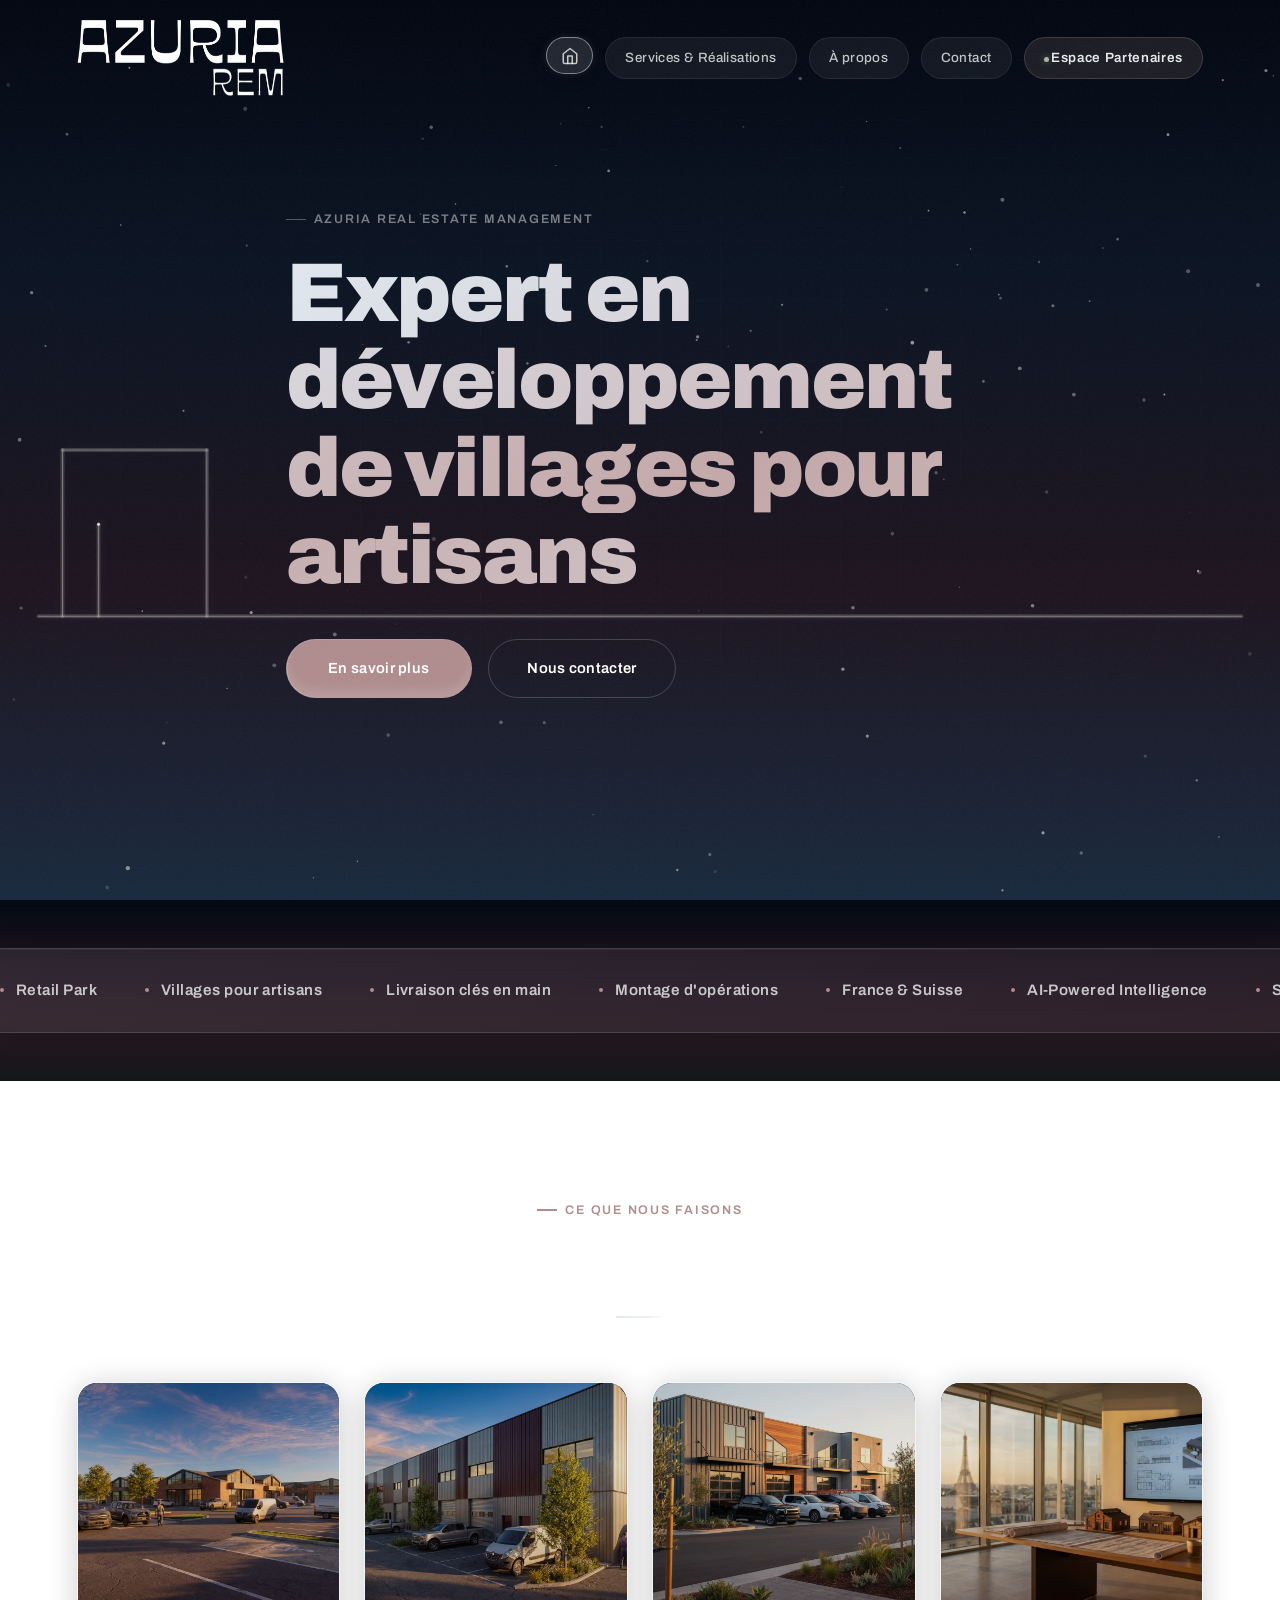
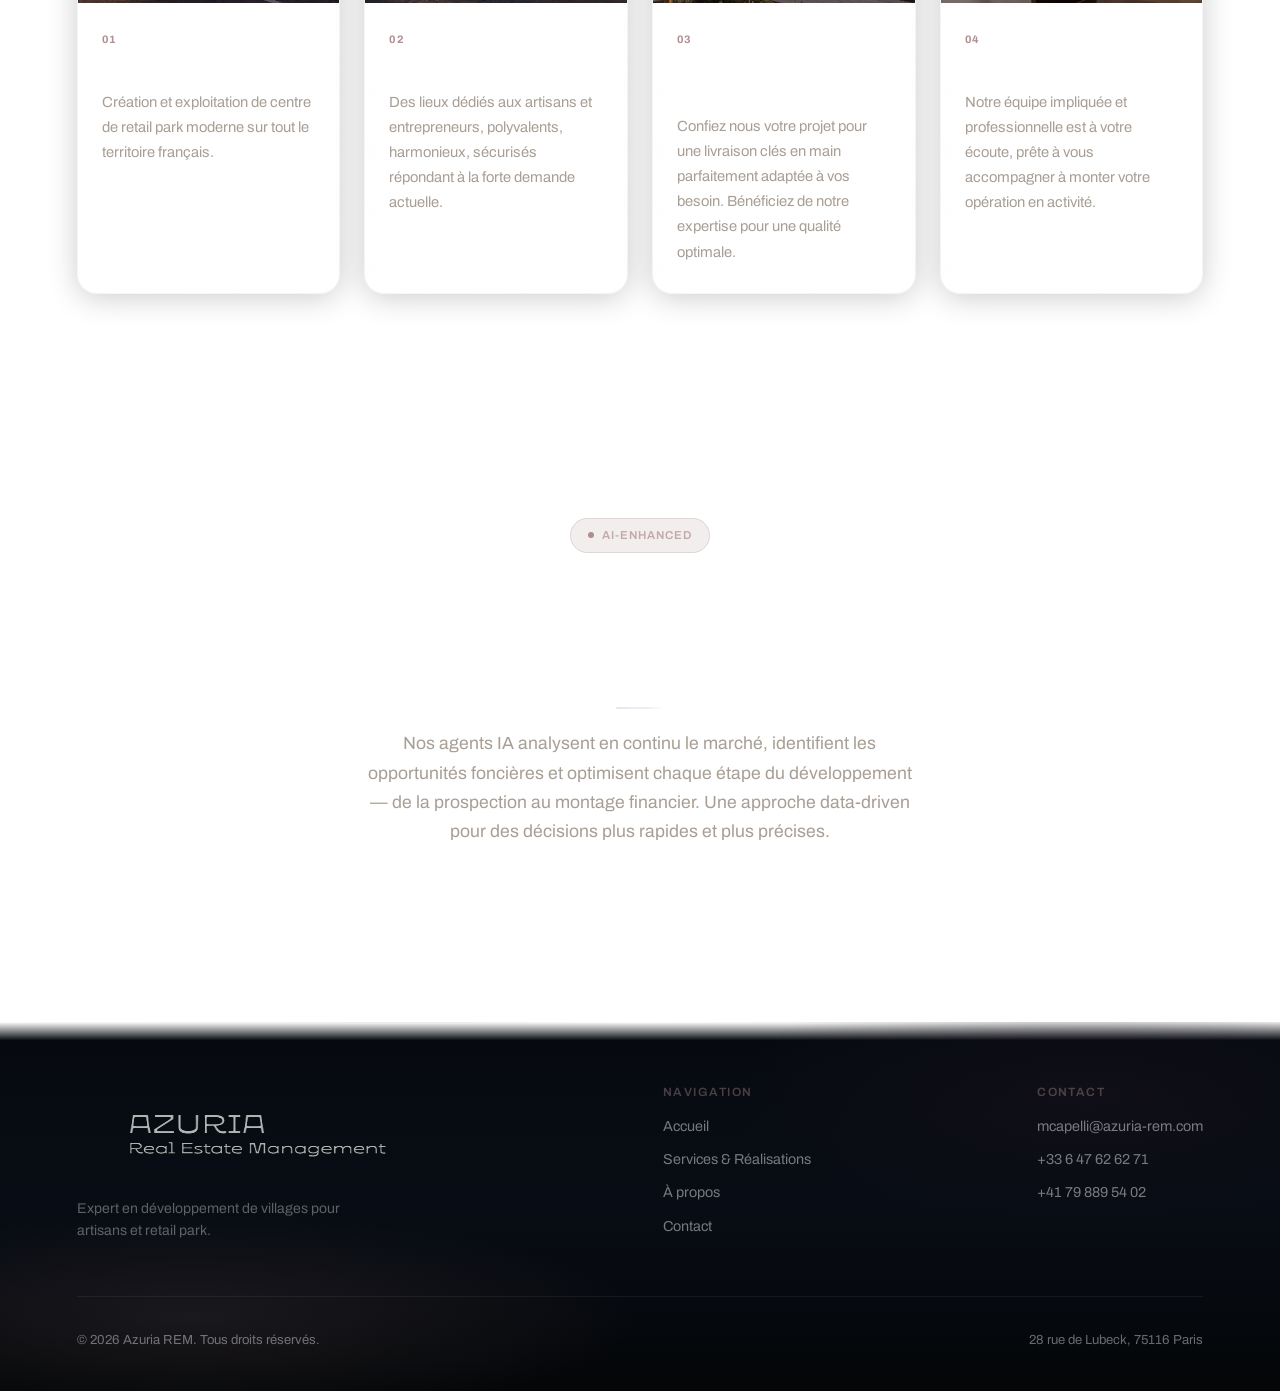
==== commit 393345e6: "Add Espace Partenaires login + admin scanner page - Login modal now functional with role-based auth " ====
--- a/index.html
+++ b/index.html
@@ -199,8 +199,8 @@
       <p>Accès réservé aux investisseurs et affiliés du réseau Azuria REM.</p>
       <form>
         <div class="form-group">
-          <label for="login-email">Email</label>
-          <input type="email" id="login-email" placeholder="votre@email.com" required>
+          <label for="login-email">Identifiant</label>
+          <input type="text" id="login-email" placeholder="Identifiant" required>
         </div>
         <div class="form-group">
           <label for="login-pass">Mot de passe</label>
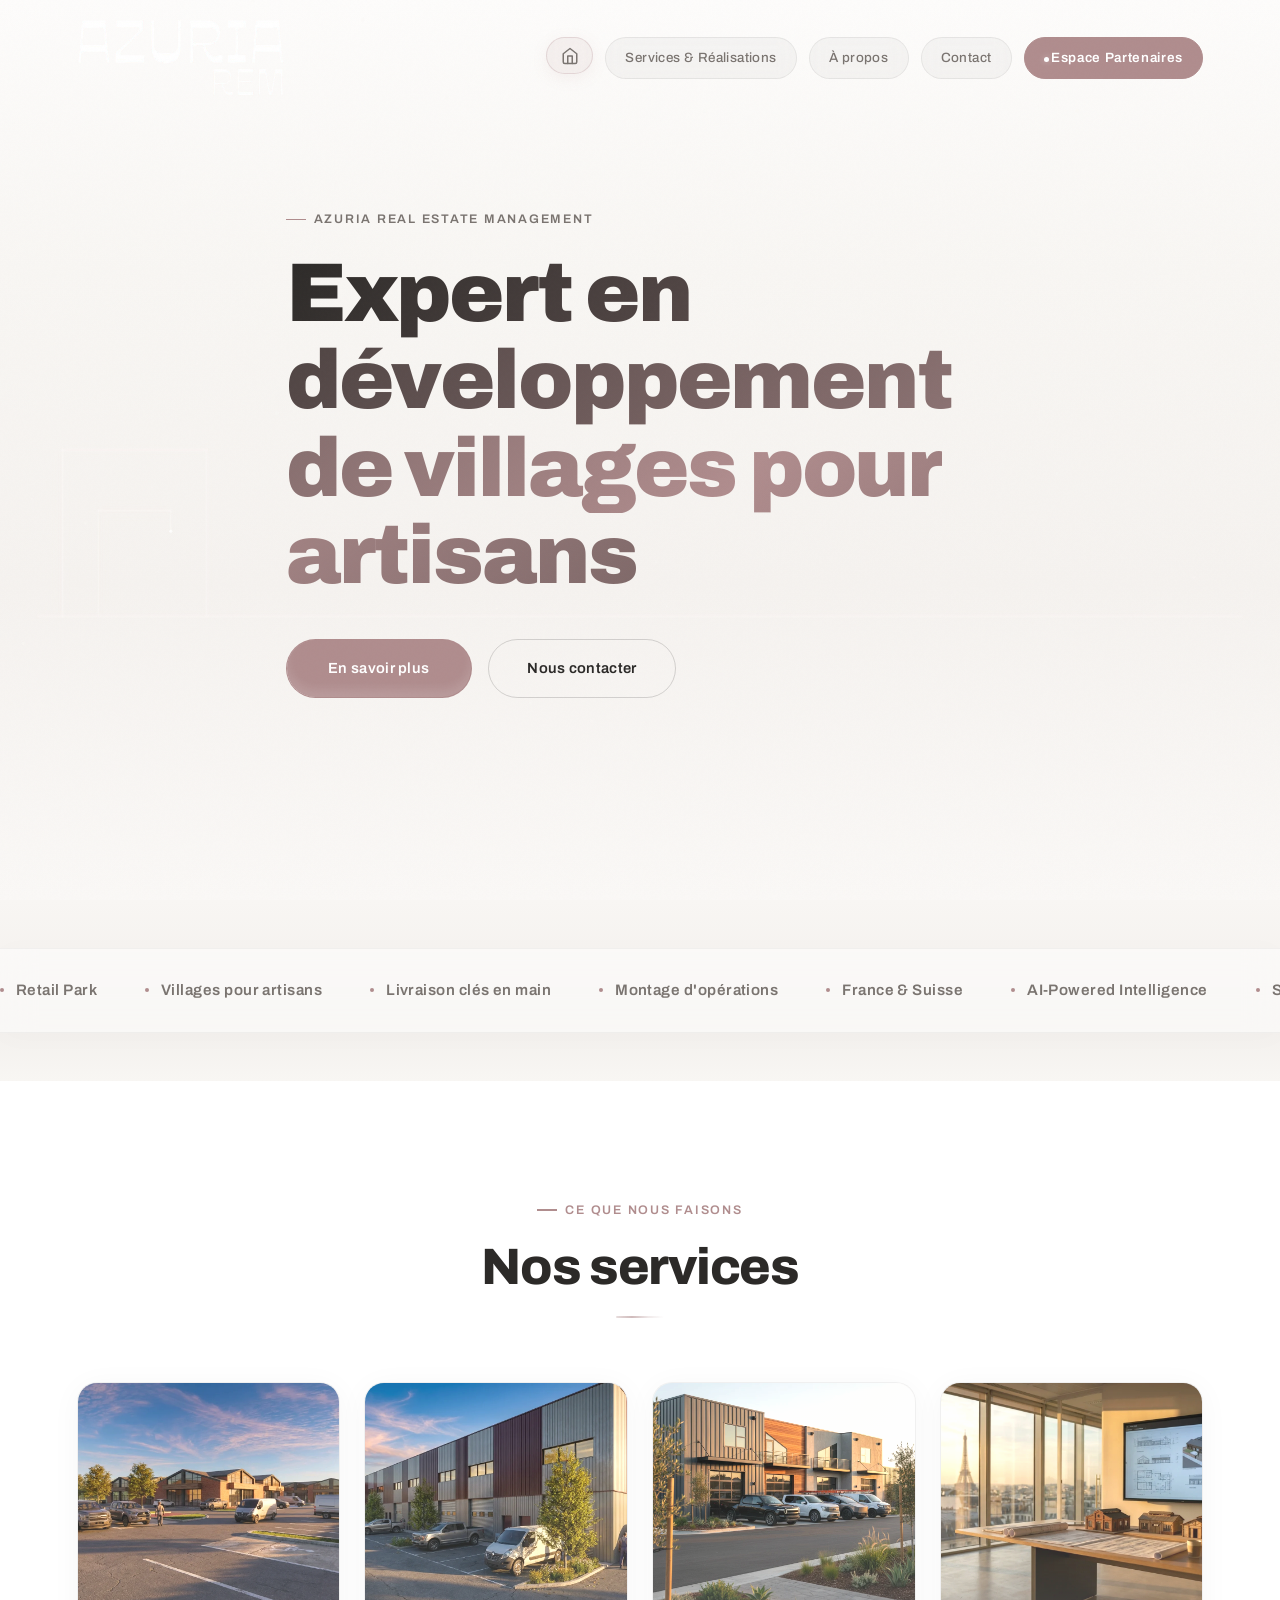
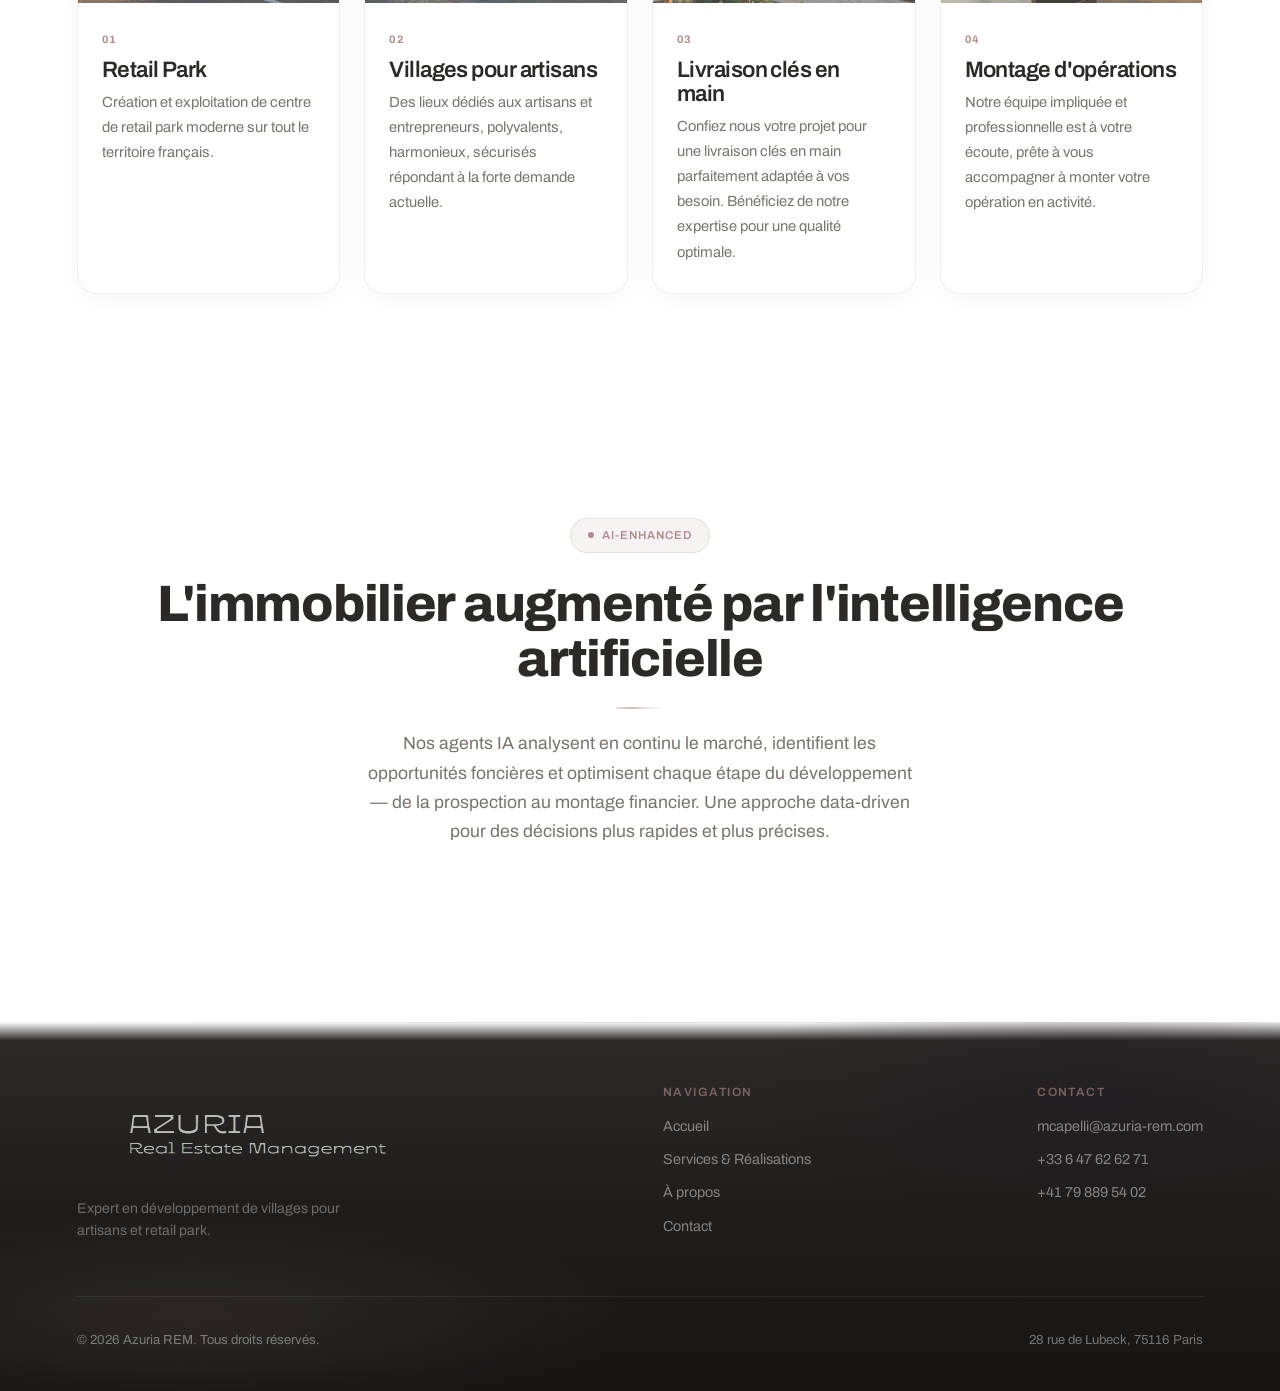
==== commit 78fcf373: "Remove Saint-Cyr project + brighten all card images - Remove Saint-Cyr L'École from marquee (index.h" ====
--- a/index.html
+++ b/index.html
@@ -69,7 +69,6 @@
       <span class="marquee-item"><span class="dot"></span>France &amp; Suisse</span>
       <span class="marquee-item"><span class="dot"></span>AI-Powered Intelligence</span>
       <span class="marquee-item"><span class="dot"></span>Saint Ouen l'Aumône</span>
-      <span class="marquee-item"><span class="dot"></span>Saint Cyr L'École</span>
       <span class="marquee-item"><span class="dot"></span>Feyzin</span>
       <span class="marquee-item"><span class="dot"></span>Saint Genis Pouilly</span>
       <span class="marquee-item"><span class="dot"></span>Corbeil-Essonnes</span>
@@ -81,7 +80,6 @@
       <span class="marquee-item"><span class="dot"></span>France &amp; Suisse</span>
       <span class="marquee-item"><span class="dot"></span>AI-Powered Intelligence</span>
       <span class="marquee-item"><span class="dot"></span>Saint Ouen l'Aumône</span>
-      <span class="marquee-item"><span class="dot"></span>Saint Cyr L'École</span>
       <span class="marquee-item"><span class="dot"></span>Feyzin</span>
       <span class="marquee-item"><span class="dot"></span>Saint Genis Pouilly</span>
       <span class="marquee-item"><span class="dot"></span>Corbeil-Essonnes</span>
--- a/style.css
+++ b/style.css
@@ -3,33 +3,33 @@
 @import url('https://fonts.googleapis.com/css2?family=Archivo:wght@300;400;500;600;700;800;900&display=swap');
 
 :root {
-  --burgundy: #060f1e;
-  --burgundy-light: #0c1a30;
-  --burgundy-deep: #030812;
+  --burgundy: #faf8f6;
+  --burgundy-light: #f5f2ef;
+  --burgundy-deep: #fdfcfb;
   --green: #b08d8e;
   --green-soft: #c09a9b;
-  --cream: #14161a;
-  --cream-dark: #1a1d23;
+  --cream: #f8f6f3;
+  --cream-dark: #f2efec;
   --white: #ffffff;
   --black: #0a0a0a;
-  --text: #e8e0d8;
-  --text-muted: #a89e94;
-  --border: rgba(72,6,7,.06);
+  --text: #2c2a28;
+  --text-muted: #7a7470;
+  --border: rgba(0,0,0,.06);
   --radius: 20px;
   --radius-sm: 12px;
   --ease: cubic-bezier(.22,1,.36,1);
   --ease-out: cubic-bezier(0,0,.2,1);
   --ease-spring: cubic-bezier(.34,1.56,.64,1);
   --silver: #c0c8d4;
-  --silver-dim: rgba(192,200,212,.15);
-  --silver-bright: rgba(220,225,235,.5);
-  --silver-glow: rgba(192,200,212,.12);
-  --metal-gradient: linear-gradient(135deg, rgba(160,170,185,.3) 0%, rgba(220,225,235,.5) 25%, rgba(140,150,165,.2) 50%, rgba(220,225,235,.4) 75%, rgba(160,170,185,.3) 100%);
-  --glass-bg: rgba(255,255,255,.06);
-  --glass-border: rgba(192,200,212,.18);
-  --glass-bg-light: rgba(255,255,255,.08);
-  --glass-border-light: rgba(192,200,212,.2);
-  --glass-border-outer-light: rgba(192,200,212,.08);
+  --silver-dim: rgba(176,141,142,.08);
+  --silver-bright: rgba(176,141,142,.25);
+  --silver-glow: rgba(176,141,142,.08);
+  --metal-gradient: linear-gradient(135deg, rgba(176,141,142,.15) 0%, rgba(200,170,171,.25) 25%, rgba(176,141,142,.1) 50%, rgba(200,170,171,.2) 75%, rgba(176,141,142,.15) 100%);
+  --glass-bg: rgba(255,255,255,.7);
+  --glass-border: rgba(176,141,142,.15);
+  --glass-bg-light: rgba(255,255,255,.8);
+  --glass-border-light: rgba(176,141,142,.2);
+  --glass-border-outer-light: rgba(176,141,142,.1);
 }
 
 /* ===== Reset ===== */
@@ -37,7 +37,7 @@
 html { scroll-behavior:smooth; -webkit-font-smoothing:antialiased; -moz-osx-font-smoothing:grayscale }
 body {
   font-family:'Archivo',system-ui,sans-serif; color:var(--text); line-height:1.65; overflow-x:hidden; font-weight:400;
-  background:linear-gradient(180deg, var(--burgundy-deep) 0%, #0c1524 25%, #1a2a3e 55%, #2a1a24 80%, #253a52 100%);
+  background:linear-gradient(180deg, var(--burgundy-deep) 0%, #f8f6f3 25%, #f5f2ef 55%, #faf8f6 80%, #f8f6f3 100%);
   background-attachment:fixed;
 }
 img { max-width:100%; display:block }
@@ -45,9 +45,9 @@
 ul { list-style:none }
 button { font-family:inherit; cursor:pointer }
 
-/* ===== Film grain ===== */
+/* ===== Film grain (subtle on light) ===== */
 body::after {
-  content:''; position:fixed; inset:0; z-index:9999; pointer-events:none; opacity:.025;
+  content:''; position:fixed; inset:0; z-index:9999; pointer-events:none; opacity:.015;
   background-image:url("data:image/svg+xml,%3Csvg viewBox='0 0 512 512' xmlns='http://www.w3.org/2000/svg'%3E%3Cfilter id='n'%3E%3CfeTurbulence type='fractalNoise' baseFrequency='.65' numOctaves='3' stitchTiles='stitch'/%3E%3C/filter%3E%3Crect width='100%25' height='100%25' filter='url(%23n)'/%3E%3C/svg%3E");
 }
 
@@ -72,7 +72,7 @@
 .eyebrow::before {
   content:''; width:20px; height:1.5px; background:currentColor; display:block;
 }
-.divider { width:48px; height:2px; background:linear-gradient(90deg, rgba(160,170,185,.3), rgba(220,225,235,.6), rgba(160,170,185,.2), transparent); margin:1.25rem 0; border-radius:1px }
+.divider { width:48px; height:2px; background:linear-gradient(90deg, rgba(176,141,142,.3), rgba(176,141,142,.6), rgba(176,141,142,.2), transparent); margin:1.25rem 0; border-radius:1px }
 .divider--center { margin-inline:auto }
 
 /* ===== Navbar ===== */
@@ -82,30 +82,30 @@
 }
 .navbar::before {
   content:''; position:absolute; inset:0;
-  background:var(--burgundy-deep); opacity:0;
+  background:rgba(250,247,244,.95); opacity:0;
   transition:opacity .6s var(--ease);
   backdrop-filter:blur(20px); -webkit-backdrop-filter:blur(20px);
 }
-.navbar.scrolled::before { opacity:.95 }
+.navbar.scrolled::before { opacity:1 }
 .navbar.scrolled { padding:.7rem 0 }
 .navbar .container { display:flex; align-items:center; justify-content:space-between; position:relative; z-index:1 }
 .navbar__logo img { height:77px; width:auto; transition:height .4s var(--ease) }
 .navbar.scrolled .navbar__logo img { height:44px }
 .navbar__links { display:flex; gap:.75rem; align-items:center }
 .navbar__links a {
-  font-weight:500; font-size:.84rem; color:rgba(255,255,255,.75);
+  font-weight:500; font-size:.84rem; color:var(--text-muted);
   letter-spacing:.03em; transition:all .3s var(--ease); position:relative;
   padding:.55rem 1.2rem; border-radius:40px;
-  background:rgba(255,255,255,.06);
-  border:1px solid rgba(192,200,212,.1);
+  background:rgba(0,0,0,.03);
+  border:1px solid rgba(0,0,0,.06);
   backdrop-filter:blur(8px); -webkit-backdrop-filter:blur(8px);
 }
 .navbar__links a:hover, .navbar__links a.active {
-  color:var(--white);
-  background:rgba(255,255,255,.12);
-  border-color:var(--silver-bright);
+  color:var(--text);
+  background:rgba(176,141,142,.1);
+  border-color:rgba(176,141,142,.25);
   transform:translateY(-2px);
-  box-shadow:0 4px 16px rgba(0,0,0,.2), 0 0 8px var(--silver-glow);
+  box-shadow:0 4px 16px rgba(176,141,142,.1);
 }
 
 /* Home icon */
@@ -113,30 +113,31 @@
   padding:.55rem .85rem;
   display:inline-flex; align-items:center; justify-content:center;
 }
-.navbar__links a.nav-home svg { stroke:rgba(255,255,255,.75); transition:stroke .3s var(--ease) }
-.navbar__links a.nav-home:hover svg { stroke:#fff }
+.navbar__links a.nav-home svg { stroke:var(--text-muted); transition:stroke .3s var(--ease) }
+.navbar__links a.nav-home:hover svg { stroke:var(--text) }
 
 /* Partenaires login pill */
 .navbar__links a.nav-login {
-  background:rgba(176,141,142,.15);
-  border-color:rgba(176,141,142,.25);
-  color:rgba(255,255,255,.9);
+  background:var(--green);
+  border-color:var(--green);
+  color:var(--white);
   font-weight:600; letter-spacing:.05em;
 }
 .navbar__links a.nav-login::before {
   content:''; width:5px; height:5px; border-radius:50%;
-  background:#c4a8a9; display:inline-block; margin-right:2px;
-  box-shadow:0 0 6px rgba(74,222,128,.6);
+  background:var(--white); display:inline-block; margin-right:2px;
+  box-shadow:0 0 6px rgba(255,255,255,.4);
   animation:ai-pulse 2s ease-in-out infinite;
 }
 .navbar__links a.nav-login:hover {
-  background:rgba(176,141,142,.25);
-  border-color:rgba(176,141,142,.4);
+  background:var(--green-soft);
+  border-color:var(--green-soft);
+  color:var(--white);
 }
 
 /* Hamburger */
 .hamburger { display:none; flex-direction:column; gap:6px; cursor:pointer; z-index:1001; padding:4px }
-.hamburger span { width:22px; height:1.5px; background:var(--white); transition:all .4s var(--ease); transform-origin:center }
+.hamburger span { width:22px; height:1.5px; background:var(--text); transition:all .4s var(--ease); transform-origin:center }
 .hamburger.open span:nth-child(1) { transform:rotate(45deg) translate(5px,5px) }
 .hamburger.open span:nth-child(2) { opacity:0 }
 .hamburger.open span:nth-child(3) { transform:rotate(-45deg) translate(5px,-5px) }
@@ -146,7 +147,7 @@
    ========================================================== */
 .hero {
   position:relative; min-height:100vh; display:flex; align-items:center;
-  overflow:hidden; background:linear-gradient(180deg, var(--burgundy-deep) 0%, #0c1524 30%, #1e1520 65%, #1a2a3e 100%);
+  overflow:hidden; background:linear-gradient(180deg, #fdfcfb 0%, #f8f6f3 30%, #f5f2ef 65%, #faf8f6 100%);
 }
 
 /* Light-drawing canvas */
@@ -164,10 +165,10 @@
 
 /* Grid overlay on hero */
 .hero__grid {
-  position:absolute; inset:0; z-index:3; opacity:.06;
+  position:absolute; inset:0; z-index:3; opacity:.04;
   background-image:
-    linear-gradient(rgba(255,255,255,.15) 1px, transparent 1px),
-    linear-gradient(90deg, rgba(255,255,255,.15) 1px, transparent 1px);
+    linear-gradient(rgba(0,0,0,.08) 1px, transparent 1px),
+    linear-gradient(90deg, rgba(0,0,0,.08) 1px, transparent 1px);
   background-size:60px 60px;
   mask-image:radial-gradient(ellipse 70% 70% at 50% 50%, black 30%, transparent 100%);
   -webkit-mask-image:radial-gradient(ellipse 70% 70% at 50% 50%, black 30%, transparent 100%);
@@ -175,16 +176,16 @@
 
 /* Hero content */
 .hero__content {
-  position:relative; z-index:10; color:var(--white);
+  position:relative; z-index:10; color:var(--text);
   max-width:760px; padding:0 0 0 2%;
 }
-.hero__content .eyebrow { color:rgba(255,255,255,.45) }
-.hero__content .eyebrow::before { background:rgba(255,255,255,.3) }
+.hero__content .eyebrow { color:var(--text-muted) }
+.hero__content .eyebrow::before { background:var(--green) }
 .hero__content h1 { margin-bottom:2.5rem; line-height:1.05 }
 
 /* Aurora text effect */
 .aurora-text {
-  background-image:linear-gradient(135deg, #e0e8f0, #c4a8a9, #e0e8f0, #8aa0c0, #e0e8f0);
+  background-image:linear-gradient(135deg, #2c2a28, #b08d8e, #2c2a28, #8a6e6f, #2c2a28);
   background-size:300% auto;
   -webkit-background-clip:text; background-clip:text;
   -webkit-text-fill-color:transparent;
@@ -213,7 +214,7 @@
 .shimmer-btn {
   position:relative; display:inline-flex; align-items:center; justify-content:center; gap:.5rem;
   padding:1rem 2.6rem; border-radius:60px; font-weight:600; font-size:.92rem;
-  letter-spacing:.02em; cursor:pointer; border:1px solid rgba(192,200,212,.25);
+  letter-spacing:.02em; cursor:pointer; border:1px solid rgba(176,141,142,.3);
   color:var(--white); background:var(--green); overflow:hidden; z-index:0;
   transition:transform .3s var(--ease), box-shadow .3s var(--ease);
 }
@@ -243,27 +244,27 @@
 .btn--ghost {
   display:inline-flex; align-items:center; gap:.5rem;
   padding:1rem 2.4rem; border-radius:60px; font-weight:600; font-size:.92rem;
-  letter-spacing:.02em; cursor:pointer; color:var(--white);
-  background:transparent; border:1.5px solid rgba(192,200,212,.25);
+  letter-spacing:.02em; cursor:pointer; color:var(--text);
+  background:transparent; border:1.5px solid rgba(0,0,0,.15);
   transition:all .3s var(--ease);
 }
-.btn--ghost:hover { border-color:var(--silver-bright); background:rgba(255,255,255,.06); transform:translateY(-3px) scale(1.03); box-shadow:0 8px 24px var(--silver-glow), 0 0 12px var(--silver-glow) }
+.btn--ghost:hover { border-color:var(--green); color:var(--green); background:rgba(176,141,142,.05); transform:translateY(-3px) scale(1.03); box-shadow:0 8px 24px rgba(176,141,142,.1) }
 .btn--ghost:active { transform:translateY(0) scale(.98) }
 
 .btn--dark {
   display:inline-flex; align-items:center; gap:.5rem;
   padding:1rem 2.4rem; border-radius:60px; font-weight:600; font-size:.92rem;
   letter-spacing:.02em; cursor:pointer; color:var(--white); border:none;
-  background:var(--burgundy); transition:all .3s var(--ease);
-}
-.btn--dark:hover { background:var(--burgundy-light); transform:translateY(-3px) scale(1.03); box-shadow:0 8px 24px rgba(72,6,7,.25), 0 0 20px rgba(72,6,7,.15) }
+  background:var(--text); transition:all .3s var(--ease);
+}
+.btn--dark:hover { background:#1a1918; transform:translateY(-3px) scale(1.03); box-shadow:0 8px 24px rgba(0,0,0,.15) }
 .btn--dark:active { transform:translateY(0) scale(.98) }
 
 /* ===== Section Header ===== */
 .section-header { margin-bottom:4rem }
 .section-header--center { text-align:center }
 .section-header--center .divider { margin-inline:auto }
-.section-header h2 { color:rgba(255,255,255,.9) }
+.section-header h2 { color:var(--text) }
 .section-header p { color:var(--text-muted); max-width:560px; margin-top:1rem; font-size:1.1rem }
 .section-header--center p { margin-inline:auto }
 
@@ -272,15 +273,15 @@
 
 .glass-card {
   position:relative;
-  background:linear-gradient(165deg, rgba(255,255,255,.1) 0%, rgba(255,255,255,.04) 50%, rgba(255,255,255,.02) 100%);
+  background:rgba(255,255,255,.92);
   border-radius:var(--radius);
   overflow:hidden;
   transition:all .5s var(--ease);
   backdrop-filter:blur(20px); -webkit-backdrop-filter:blur(20px);
-  border:1px solid var(--glass-border);
+  border:1px solid rgba(0,0,0,.06);
   box-shadow:
-    0 4px 30px rgba(0,0,0,.2),
-    0 1px 0 rgba(220,225,235,.1) inset;
+    0 4px 30px rgba(0,0,0,.04),
+    0 1px 0 rgba(255,255,255,.8) inset;
 }
 /* Outer mirror-cut border — brushed metal */
 .glass-card::before {
@@ -294,37 +295,37 @@
 .glass-card::after {
   content:''; position:absolute; inset:0; z-index:4;
   border-radius:inherit; pointer-events:none;
-  background:linear-gradient(105deg, transparent 30%, rgba(220,225,235,.12) 45%, rgba(255,255,255,.18) 50%, rgba(220,225,235,.12) 55%, transparent 70%);
+  background:linear-gradient(105deg, transparent 30%, rgba(176,141,142,.06) 45%, rgba(255,255,255,.3) 50%, rgba(176,141,142,.06) 55%, transparent 70%);
   transform:translateX(-100%);
   transition:transform .8s var(--ease);
 }
 .glass-card:hover {
   transform:translateY(-8px);
   box-shadow:
-    0 30px 80px rgba(0,0,0,.3),
-    0 8px 32px var(--silver-glow),
-    0 1px 0 var(--silver-bright) inset;
-  border-color:var(--silver-bright);
+    0 30px 80px rgba(0,0,0,.06),
+    0 8px 32px rgba(176,141,142,.08);
+  border-color:rgba(176,141,142,.2);
 }
 .glass-card:hover::before { opacity:.7 }
 .glass-card:hover::after { transform:translateX(100%) }
 
 .glass-card__img {
   height:220px; overflow:hidden; position:relative;
-  background:linear-gradient(135deg, var(--burgundy-deep) 0%, var(--burgundy) 50%, #1e1520 100%);
+  background:linear-gradient(135deg, #f5f2ef 0%, #f2efec 50%, #f8f6f3 100%);
 }
 .glass-card__img img {
   width:100%; height:100%; object-fit:cover;
-  transition:transform .7s var(--ease); opacity:.9;
-}
-.glass-card:hover .glass-card__img img { transform:scale(1.06); opacity:1 }
+  transition:transform .7s var(--ease), filter .4s var(--ease); opacity:.9;
+  filter:brightness(1.12);
+}
+.glass-card:hover .glass-card__img img { transform:scale(1.06); opacity:1; filter:brightness(1.18) }
 .glass-card__img::after {
   content:''; position:absolute; bottom:0; left:0; right:0; height:60%;
-  background:linear-gradient(to top, rgba(45,3,4,.2) 0%, transparent 100%);
+  background:linear-gradient(to top, rgba(255,255,255,.15) 0%, transparent 100%);
 }
 
 .glass-card__body { padding:1.75rem 1.5rem; position:relative }
-.glass-card__body h3 { color:rgba(255,255,255,.9); margin-bottom:.5rem }
+.glass-card__body h3 { color:var(--text); margin-bottom:.5rem }
 .glass-card__body p { color:var(--text-muted); font-size:.92rem; line-height:1.7 }
 .glass-card__number {
   font-size:.68rem; font-weight:700; letter-spacing:.12em; color:var(--green);
@@ -334,20 +335,19 @@
 /* ===== Marquee Zone — color transition behind glass ===== */
 .marquee-zone {
   position:relative;
-  background:linear-gradient(180deg, var(--burgundy-deep) 0%, #1e1520 35%, #2a1a24 65%, var(--cream) 100%);
+  background:linear-gradient(180deg, #f8f6f3 0%, #f5f2ef 35%, #f2efec 65%, #f8f6f3 100%);
   padding:3rem 0;
 }
 
 /* ===== Marquee — Glassmorphism band ===== */
 .marquee-section {
   padding:1.8rem 0; overflow:hidden;
-  background:linear-gradient(135deg, rgba(255,255,255,.08) 0%, rgba(255,255,255,.04) 100%);
+  background:rgba(255,255,255,.5);
   backdrop-filter:blur(16px); -webkit-backdrop-filter:blur(16px);
-  border-top:1px solid var(--glass-border);
-  border-bottom:1px solid var(--glass-border);
+  border-top:1px solid rgba(0,0,0,.04);
+  border-bottom:1px solid rgba(0,0,0,.04);
   box-shadow:
-    0 4px 30px rgba(0,0,0,.2),
-    0 1px 0 rgba(220,225,235,.06) inset;
+    0 4px 30px rgba(0,0,0,.02);
 }
 .marquee-track {
   display:flex; gap:3rem; width:max-content;
@@ -355,7 +355,7 @@
 }
 .marquee-track:hover { animation-play-state:paused }
 .marquee-item {
-  flex-shrink:0; font-size:.95rem; font-weight:600; color:rgba(255,255,255,.75);
+  flex-shrink:0; font-size:.95rem; font-weight:600; color:var(--text-muted);
   letter-spacing:.03em; white-space:nowrap; display:flex; align-items:center; gap:.75rem;
 }
 .marquee-item .dot { width:4px; height:4px; border-radius:50%; background:var(--green); flex-shrink:0 }
@@ -365,12 +365,12 @@
 .projects-grid { display:grid; grid-template-columns:repeat(auto-fill,minmax(340px,1fr)); gap:2rem }
 .project-card {
   position:relative;
-  background:linear-gradient(165deg, rgba(255,255,255,.1) 0%, rgba(255,255,255,.04) 100%);
+  background:rgba(255,255,255,.92);
   border-radius:var(--radius);
-  overflow:hidden; border:1px solid var(--glass-border);
+  overflow:hidden; border:1px solid rgba(0,0,0,.06);
   transition:all .5s var(--ease);
   backdrop-filter:blur(16px); -webkit-backdrop-filter:blur(16px);
-  box-shadow:0 4px 24px rgba(0,0,0,.2), 0 1px 0 rgba(220,225,235,.08) inset;
+  box-shadow:0 4px 24px rgba(0,0,0,.04), 0 1px 0 rgba(255,255,255,.8) inset;
 }
 .project-card::before {
   content:''; position:absolute; inset:-4px; border-radius:calc(var(--radius) + 4px);
@@ -388,16 +388,17 @@
 }
 .project-card:hover {
   transform:translateY(-5px);
-  box-shadow:0 24px 64px rgba(0,0,0,.3), 0 1px 0 var(--silver-bright) inset;
-  border-color:var(--silver-bright);
+  box-shadow:0 24px 64px rgba(0,0,0,.06);
+  border-color:rgba(176,141,142,.2);
 }
 .project-card:hover::before { opacity:.7 }
 .project-card:hover::after { transform:translateX(100%) }
 .project-card__img { height:260px; overflow:hidden }
 .project-card__img img {
-  width:100%; height:100%; object-fit:cover; transition:transform .7s var(--ease);
-}
-.project-card:hover .project-card__img img { transform:scale(1.04) }
+  width:100%; height:100%; object-fit:cover; transition:transform .7s var(--ease), filter .4s var(--ease);
+  filter:brightness(1.12);
+}
+.project-card:hover .project-card__img img { transform:scale(1.04); filter:brightness(1.18) }
 .project-card__img--swap { position:relative }
 .project-card__img--swap .img-swap {
   position:absolute; inset:0; width:100%; height:100%; object-fit:cover;
@@ -407,34 +408,34 @@
 .project-card__img--coming-soon { position:relative }
 .coming-soon-overlay {
   position:absolute; inset:0; display:flex; align-items:center; justify-content:center;
-  background:rgba(6,15,30,.55); backdrop-filter:blur(2px);
+  background:rgba(245,240,235,.7); backdrop-filter:blur(2px);
   font-size:1.5rem; font-weight:700; letter-spacing:.15em; text-transform:uppercase;
-  color:rgba(255,255,255,.85); z-index:2;
+  color:var(--text-muted); z-index:2;
 }
 .project-card__body { padding:1.75rem 1.5rem; position:relative; z-index:2 }
-.project-card__body h3 { color:rgba(255,255,255,.9); margin-bottom:.3rem; font-size:1.2rem }
+.project-card__body h3 { color:var(--text); margin-bottom:.3rem; font-size:1.2rem }
 .project-card__body p { color:var(--text-muted); font-size:.94rem; margin-top:.4rem }
 
 .badge {
   display:inline-block; padding:.3rem .85rem; border-radius:40px;
   font-size:.73rem; font-weight:600; letter-spacing:.02em; margin-bottom:.6rem;
 }
-.badge--active { background:rgba(176,141,142,.2); color:#c4a8a9 }
-.badge--soon { background:rgba(255,255,255,.08); color:rgba(255,255,255,.6) }
+.badge--active { background:rgba(176,141,142,.15); color:var(--green) }
+.badge--soon { background:rgba(0,0,0,.04); color:var(--text-muted) }
 
 /* ===== Service Detail Blocks ===== */
 .service-detail {
   display:grid; grid-template-columns:1fr 1fr; gap:4rem; align-items:center;
-  padding:4rem 0; border-top:1px solid rgba(255,255,255,.06);
-}
-.service-detail:last-child { border-bottom:1px solid rgba(255,255,255,.06) }
+  padding:4rem 0; border-top:1px solid rgba(0,0,0,.04);
+}
+.service-detail:last-child { border-bottom:1px solid rgba(0,0,0,.04) }
 .service-detail--reverse { direction:rtl }
 .service-detail--reverse > * { direction:ltr }
 .service-detail__img {
   border-radius:var(--radius); overflow:hidden; aspect-ratio:4/3;
   position:relative;
-  border:1px solid var(--glass-border);
-  box-shadow:0 4px 24px rgba(0,0,0,.2);
+  border:1px solid rgba(0,0,0,.06);
+  box-shadow:0 4px 24px rgba(0,0,0,.06);
 }
 .service-detail__img::before {
   content:''; position:absolute; inset:-4px; border-radius:calc(var(--radius) + 4px);
@@ -445,19 +446,19 @@
 .service-detail__img img { width:100%; height:100%; object-fit:cover; transition:transform .7s var(--ease) }
 .service-detail:hover .service-detail__img img { transform:scale(1.03) }
 .service-detail__text .eyebrow { margin-bottom:1rem }
-.service-detail__text h3 { font-size:clamp(1.4rem,2.5vw,1.8rem); color:rgba(255,255,255,.9); margin-bottom:1rem }
+.service-detail__text h3 { font-size:clamp(1.4rem,2.5vw,1.8rem); color:var(--text); margin-bottom:1rem }
 .service-detail__text p { color:var(--text-muted); font-size:1.05rem; line-height:1.75 }
 
 /* ===== About / Expertise (glassmorphism) ===== */
 .expertise-grid { display:grid; grid-template-columns:repeat(3,1fr); gap:2rem }
 .expertise-card {
   position:relative;
-  background:linear-gradient(165deg, rgba(255,255,255,.1) 0%, rgba(255,255,255,.04) 100%);
+  background:rgba(255,255,255,.92);
   border-radius:var(--radius);
-  padding:3rem 2rem; border:1px solid var(--glass-border);
+  padding:3rem 2rem; border:1px solid rgba(0,0,0,.06);
   transition:all .5s var(--ease); overflow:hidden;
   backdrop-filter:blur(16px); -webkit-backdrop-filter:blur(16px);
-  box-shadow:0 4px 24px rgba(0,0,0,.2), 0 1px 0 rgba(220,225,235,.08) inset;
+  box-shadow:0 4px 24px rgba(0,0,0,.04), 0 1px 0 rgba(255,255,255,.8) inset;
 }
 .expertise-card::before {
   content:''; position:absolute; inset:-4px; border-radius:calc(var(--radius) + 4px);
@@ -475,27 +476,27 @@
 }
 .expertise-card:hover {
   transform:translateY(-5px);
-  box-shadow:0 24px 64px rgba(0,0,0,.3), 0 1px 0 var(--silver-bright) inset;
-  border-color:var(--silver-bright);
+  box-shadow:0 24px 64px rgba(0,0,0,.06);
+  border-color:rgba(176,141,142,.2);
 }
 .expertise-card:hover::before { opacity:.7 }
 .expertise-card:hover::after { transform:translateX(100%) }
 .expertise-card__number {
-  font-size:5rem; font-weight:900; color:rgba(255,255,255,.05);
+  font-size:5rem; font-weight:900; color:rgba(0,0,0,.04);
   position:absolute; top:.5rem; right:1.5rem; line-height:1;
 }
-.expertise-card h3 { color:rgba(255,255,255,.9); margin-bottom:1rem; font-size:1.25rem }
+.expertise-card h3 { color:var(--text); margin-bottom:1rem; font-size:1.25rem }
 .expertise-card p { color:var(--text-muted); font-size:.95rem; line-height:1.7 }
 .expertise-card .divider { margin:0 0 1rem }
 
 /* ===== Contact (glassmorphism) ===== */
 .contact-layout { display:grid; grid-template-columns:1fr 1fr; gap:5rem; align-items:start }
 .contact-form {
-  background:linear-gradient(165deg, rgba(255,255,255,.1) 0%, rgba(255,255,255,.04) 100%);
+  background:rgba(255,255,255,.92);
   border-radius:var(--radius); padding:3rem;
-  border:1px solid var(--glass-border);
+  border:1px solid rgba(0,0,0,.06);
   backdrop-filter:blur(16px); -webkit-backdrop-filter:blur(16px);
-  box-shadow:0 4px 24px rgba(0,0,0,.2), 0 1px 0 rgba(220,225,235,.08) inset;
+  box-shadow:0 4px 24px rgba(0,0,0,.04), 0 1px 0 rgba(255,255,255,.8) inset;
   position:relative;
 }
 .contact-form::before {
@@ -511,57 +512,57 @@
   letter-spacing:.03em; color:var(--text);
 }
 .form-group input, .form-group textarea {
-  width:100%; padding:.9rem 1.2rem; border:1px solid rgba(255,255,255,.1);
+  width:100%; padding:.9rem 1.2rem; border:1px solid rgba(0,0,0,.08);
   border-radius:var(--radius-sm); font-family:inherit; font-size:1rem;
-  transition:all .3s var(--ease); background:rgba(255,255,255,.06); color:var(--text);
-}
-.form-group input::placeholder, .form-group textarea::placeholder { color:rgba(255,255,255,.25) }
+  transition:all .3s var(--ease); background:rgba(255,255,255,.6); color:var(--text);
+}
+.form-group input::placeholder, .form-group textarea::placeholder { color:var(--text-muted) }
 .form-group input:focus, .form-group textarea:focus {
-  outline:none; border-color:rgba(176,141,142,.5); background:rgba(255,255,255,.1);
+  outline:none; border-color:rgba(176,141,142,.5); background:rgba(255,255,255,.9);
   box-shadow:0 0 0 3px rgba(176,141,142,.15);
 }
 .form-group textarea { resize:vertical; min-height:150px }
 .btn--submit { width:100%; justify-content:center; padding:1.1rem; font-size:1rem; margin-top:.5rem }
 
 .contact-details { padding-top:1rem }
-.contact-details h3 { color:rgba(255,255,255,.9); margin-bottom:.5rem; font-size:1.3rem }
+.contact-details h3 { color:var(--text); margin-bottom:.5rem; font-size:1.3rem }
 .contact-details > p { color:var(--text-muted); margin-bottom:2.5rem; line-height:1.7 }
 .contact-item { display:flex; gap:1rem; align-items:flex-start; margin-bottom:1.75rem }
 .contact-item__icon {
-  width:44px; height:44px; border-radius:12px; background:rgba(255,255,255,.06);
+  width:44px; height:44px; border-radius:12px; background:rgba(176,141,142,.08);
   display:flex; align-items:center; justify-content:center; flex-shrink:0;
-  border:1px solid var(--glass-border);
-}
-.contact-item__icon svg { width:20px; height:20px; color:rgba(255,255,255,.6) }
+  border:1px solid rgba(176,141,142,.12);
+}
+.contact-item__icon svg { width:20px; height:20px; color:var(--green) }
 .contact-item__text p { font-size:.95rem }
-.contact-item__text a { color:rgba(255,255,255,.7); font-weight:500; transition:color .3s }
-.contact-item__text a:hover { color:#c4a8a9 }
+.contact-item__text a { color:var(--text); font-weight:500; transition:color .3s }
+.contact-item__text a:hover { color:var(--green) }
 .contact-item__text small { color:var(--text-muted); font-size:.82rem }
 
 /* ===== CTA ===== */
 .cta {
-  background:var(--burgundy-deep); color:var(--white); text-align:center;
+  background:var(--green); color:var(--white); text-align:center;
   padding:6rem 0; position:relative; overflow:hidden;
 }
 .cta__grid {
-  position:absolute; inset:0; opacity:.06;
+  position:absolute; inset:0; opacity:.04;
   background-image:
-    linear-gradient(rgba(255,255,255,.2) 1px, transparent 1px),
-    linear-gradient(90deg, rgba(255,255,255,.2) 1px, transparent 1px);
+    linear-gradient(rgba(255,255,255,.15) 1px, transparent 1px),
+    linear-gradient(90deg, rgba(255,255,255,.15) 1px, transparent 1px);
   background-size:48px 48px;
   mask-image:radial-gradient(ellipse 60% 60% at 50% 50%, black 20%, transparent 100%);
   -webkit-mask-image:radial-gradient(ellipse 60% 60% at 50% 50%, black 20%, transparent 100%);
 }
-.cta h2 { position:relative; margin-bottom:.75rem }
-.cta p { opacity:.5; margin-bottom:2rem; font-size:1.1rem; position:relative }
+.cta h2 { position:relative; margin-bottom:.75rem; color:var(--white) }
+.cta p { opacity:.7; margin-bottom:2rem; font-size:1.1rem; position:relative }
 
 /* ===== AI Badge ===== */
 .ai-badge {
   display:inline-flex; align-items:center; gap:.5rem;
   padding:.45rem 1.1rem; border-radius:40px;
   font-size:.72rem; font-weight:600; letter-spacing:.08em; text-transform:uppercase;
-  background:rgba(176,141,142,.15); color:#c4a8a9;
-  border:1px solid rgba(176,141,142,.25);
+  background:rgba(176,141,142,.1); color:var(--green);
+  border:1px solid rgba(176,141,142,.2);
   margin-bottom:1.5rem;
 }
 .ai-badge::before {
@@ -576,7 +577,7 @@
 /* ===== Footer ===== */
 footer {
   color:var(--white); padding:4rem 0 2.5rem; position:relative; overflow:hidden;
-  background:linear-gradient(180deg, transparent 0%, #060a10 5%, #080c14 50%, #040608 100%);
+  background:linear-gradient(180deg, transparent 0%, #2c2a28 5%, #1e1d1b 50%, #161514 100%);
 }
 footer::before {
   content:''; position:absolute; inset:0; pointer-events:none;
@@ -586,17 +587,17 @@
 }
 footer::after {
   content:''; position:absolute; top:0; left:0; right:0; height:1px;
-  background:linear-gradient(90deg, transparent 0%, rgba(160,170,185,.1) 20%, rgba(220,225,235,.5) 35%, rgba(255,255,255,.7) 50%, rgba(220,225,235,.5) 65%, rgba(160,170,185,.1) 80%, transparent 100%);
+  background:linear-gradient(90deg, transparent 0%, rgba(176,141,142,.1) 20%, rgba(176,141,142,.3) 50%, rgba(176,141,142,.1) 80%, transparent 100%);
 }
 .footer__grid {
   display:flex; justify-content:space-between; align-items:flex-start;
-  padding-bottom:3rem; border-bottom:1px solid rgba(192,200,212,.08);
+  padding-bottom:3rem; border-bottom:1px solid rgba(255,255,255,.08);
   position:relative; z-index:1;
 }
 .footer__brand img { height:96px; margin-bottom:1rem; opacity:.7 }
 .footer__brand p { color:rgba(255,255,255,.35); font-size:.88rem; max-width:280px; line-height:1.6 }
 .footer__nav { position:relative; z-index:1 }
-.footer__nav h4 { font-size:.75rem; font-weight:600; letter-spacing:.12em; text-transform:uppercase; color:rgba(176,141,142,.4); margin-bottom:1rem }
+.footer__nav h4 { font-size:.75rem; font-weight:600; letter-spacing:.12em; text-transform:uppercase; color:rgba(176,141,142,.6); margin-bottom:1rem }
 .footer__nav a {
   display:block; margin-bottom:.6rem; font-size:.9rem; color:rgba(255,255,255,.45);
   transition:all .3s var(--ease);
@@ -610,7 +611,7 @@
 
 /* ===== Page Top — gradient mesh + floating glass card ===== */
 .page-top {
-  padding:8rem 0 3rem; color:var(--white);
+  padding:8rem 0 3rem; color:var(--text);
   position:relative; overflow:visible;
   background:var(--burgundy-deep);
   min-height:280px;
@@ -618,7 +619,7 @@
 /* Subtle gradient fade */
 .page-top::after {
   content:''; position:absolute; inset:0; pointer-events:none;
-  background:linear-gradient(160deg, var(--burgundy-deep) 0%, #1e1520 40%, #2a1a24 100%);
+  background:linear-gradient(160deg, #fdfcfb 0%, #f8f6f3 40%, #f5f2ef 100%);
   opacity:.7;
 }
 .page-top__grid { display:none }
@@ -626,16 +627,16 @@
 /* Floating glass card for title */
 .page-top__card {
   position:relative; z-index:2;
-  background:linear-gradient(165deg, rgba(255,255,255,.1) 0%, rgba(255,255,255,.04) 100%);
+  background:rgba(255,255,255,.92);
   backdrop-filter:blur(20px); -webkit-backdrop-filter:blur(20px);
-  border:1px solid var(--glass-border);
+  border:1px solid rgba(0,0,0,.06);
   border-radius:var(--radius);
   padding:2.5rem 3rem;
   margin-top:2rem;
   margin-bottom:-5rem;
   box-shadow:
-    0 30px 80px rgba(0,0,0,.3),
-    0 1px 0 rgba(220,225,235,.1) inset;
+    0 30px 80px rgba(0,0,0,.06),
+    0 1px 0 rgba(255,255,255,.8) inset;
 }
 .page-top__card::before {
   content:''; position:absolute; inset:-4px; border-radius:calc(var(--radius) + 4px);
@@ -643,14 +644,14 @@
   padding:1px;
   pointer-events:none; opacity:.5;
 }
-.page-top__card h1 { font-size:clamp(2rem,5vw,3.5rem); margin-bottom:.5rem }
-.page-top__card p { color:rgba(255,255,255,.45); font-size:1rem; font-weight:300; margin:0 }
-.page-top__card .eyebrow { color:rgba(255,255,255,.35); margin-bottom:.75rem }
+.page-top__card h1 { font-size:clamp(2rem,5vw,3.5rem); margin-bottom:.5rem; color:var(--text) }
+.page-top__card p { color:var(--text-muted); font-size:1rem; font-weight:300; margin:0 }
+.page-top__card .eyebrow { color:var(--text-muted); margin-bottom:.75rem }
 
 /* ===== Login Modal ===== */
 .login-overlay {
   position:fixed; inset:0; z-index:9998;
-  background:rgba(10,0,0,.6);
+  background:rgba(0,0,0,.25);
   backdrop-filter:blur(8px); -webkit-backdrop-filter:blur(8px);
   display:none; align-items:center; justify-content:center;
   opacity:0; transition:opacity .3s var(--ease);
@@ -658,12 +659,12 @@
 .login-overlay.open { display:flex; opacity:1 }
 .login-modal {
   position:relative; width:min(420px,90vw);
-  background:linear-gradient(165deg, rgba(255,255,255,.12) 0%, rgba(255,255,255,.04) 100%);
+  background:rgba(255,255,255,.95);
   backdrop-filter:blur(24px); -webkit-backdrop-filter:blur(24px);
-  border:1px solid var(--glass-border-light);
+  border:1px solid rgba(0,0,0,.06);
   border-radius:var(--radius); padding:2.5rem;
-  box-shadow:0 30px 80px rgba(0,0,0,.3), 0 1px 0 rgba(220,225,235,.1) inset;
-  color:var(--white);
+  box-shadow:0 30px 80px rgba(0,0,0,.08), 0 1px 0 rgba(255,255,255,.8) inset;
+  color:var(--text);
 }
 .login-modal::before {
   content:''; position:absolute; inset:-4px; border-radius:calc(var(--radius) + 4px);
@@ -671,23 +672,23 @@
   padding:1px;
   pointer-events:none; opacity:.5;
 }
-.login-modal h3 { font-size:1.4rem; margin-bottom:.5rem }
-.login-modal p { color:rgba(255,255,255,.45); font-size:.9rem; margin-bottom:1.5rem; line-height:1.6 }
+.login-modal h3 { font-size:1.4rem; margin-bottom:.5rem; color:var(--text) }
+.login-modal p { color:var(--text-muted); font-size:.9rem; margin-bottom:1.5rem; line-height:1.6 }
 .login-modal .form-group { margin-bottom:1.2rem }
 .login-modal .form-group label {
   display:block; font-weight:500; margin-bottom:.4rem; font-size:.8rem;
-  letter-spacing:.04em; color:rgba(255,255,255,.5);
+  letter-spacing:.04em; color:var(--text-muted);
 }
 .login-modal .form-group input {
-  width:100%; padding:.8rem 1rem; border:1px solid rgba(255,255,255,.12);
+  width:100%; padding:.8rem 1rem; border:1px solid rgba(0,0,0,.08);
   border-radius:var(--radius-sm); font-family:inherit; font-size:.95rem;
-  background:rgba(255,255,255,.06); color:var(--white);
+  background:rgba(0,0,0,.03); color:var(--text);
   transition:all .3s var(--ease);
 }
-.login-modal .form-group input::placeholder { color:rgba(255,255,255,.25) }
+.login-modal .form-group input::placeholder { color:var(--text-muted) }
 .login-modal .form-group input:focus {
   outline:none; border-color:rgba(176,141,142,.5);
-  background:rgba(255,255,255,.1);
+  background:var(--white);
   box-shadow:0 0 0 3px rgba(176,141,142,.15);
 }
 .login-modal__actions { display:flex; flex-direction:column; gap:.75rem; margin-top:1.5rem }
@@ -700,16 +701,16 @@
 .login-modal__btn:hover { background:var(--green-soft); transform:translateY(-3px) scale(1.03); box-shadow:0 8px 24px rgba(176,141,142,.3), 0 0 20px rgba(176,141,142,.2) }
 .login-modal__btn:active { transform:translateY(0) scale(.98) }
 .login-modal__link {
-  text-align:center; font-size:.82rem; color:rgba(255,255,255,.4);
-}
-.login-modal__link a { color:rgba(255,255,255,.6); text-decoration:underline; text-underline-offset:2px }
-.login-modal__link a:hover { color:var(--white) }
+  text-align:center; font-size:.82rem; color:var(--text-muted);
+}
+.login-modal__link a { color:var(--green); text-decoration:underline; text-underline-offset:2px }
+.login-modal__link a:hover { color:var(--text) }
 .login-modal__close {
   position:absolute; top:1rem; right:1rem; background:none; border:none;
-  color:rgba(255,255,255,.3); font-size:1.2rem; cursor:pointer; padding:4px;
+  color:var(--text-muted); font-size:1.2rem; cursor:pointer; padding:4px;
   transition:color .2s;
 }
-.login-modal__close:hover { color:var(--white) }
+.login-modal__close:hover { color:var(--text) }
 
 /* ===== Flickering Grid Canvas ===== */
 .flickering-grid-wrap {
@@ -727,9 +728,9 @@
 @media(max-width:768px) {
   .navbar__links {
     position:fixed; top:0; right:-100%; width:80%; max-width:320px; height:100vh;
-    background:var(--burgundy-deep); flex-direction:column; justify-content:center;
+    background:var(--white); flex-direction:column; justify-content:center;
     align-items:flex-start; padding:3rem; gap:1rem;
-    transition:right .5s var(--ease); box-shadow:-20px 0 60px rgba(0,0,0,.4);
+    transition:right .5s var(--ease); box-shadow:-20px 0 60px rgba(0,0,0,.1);
   }
   .navbar__links.open { right:0 }
   .navbar__links a { font-size:1.1rem; padding:.7rem 1.5rem }
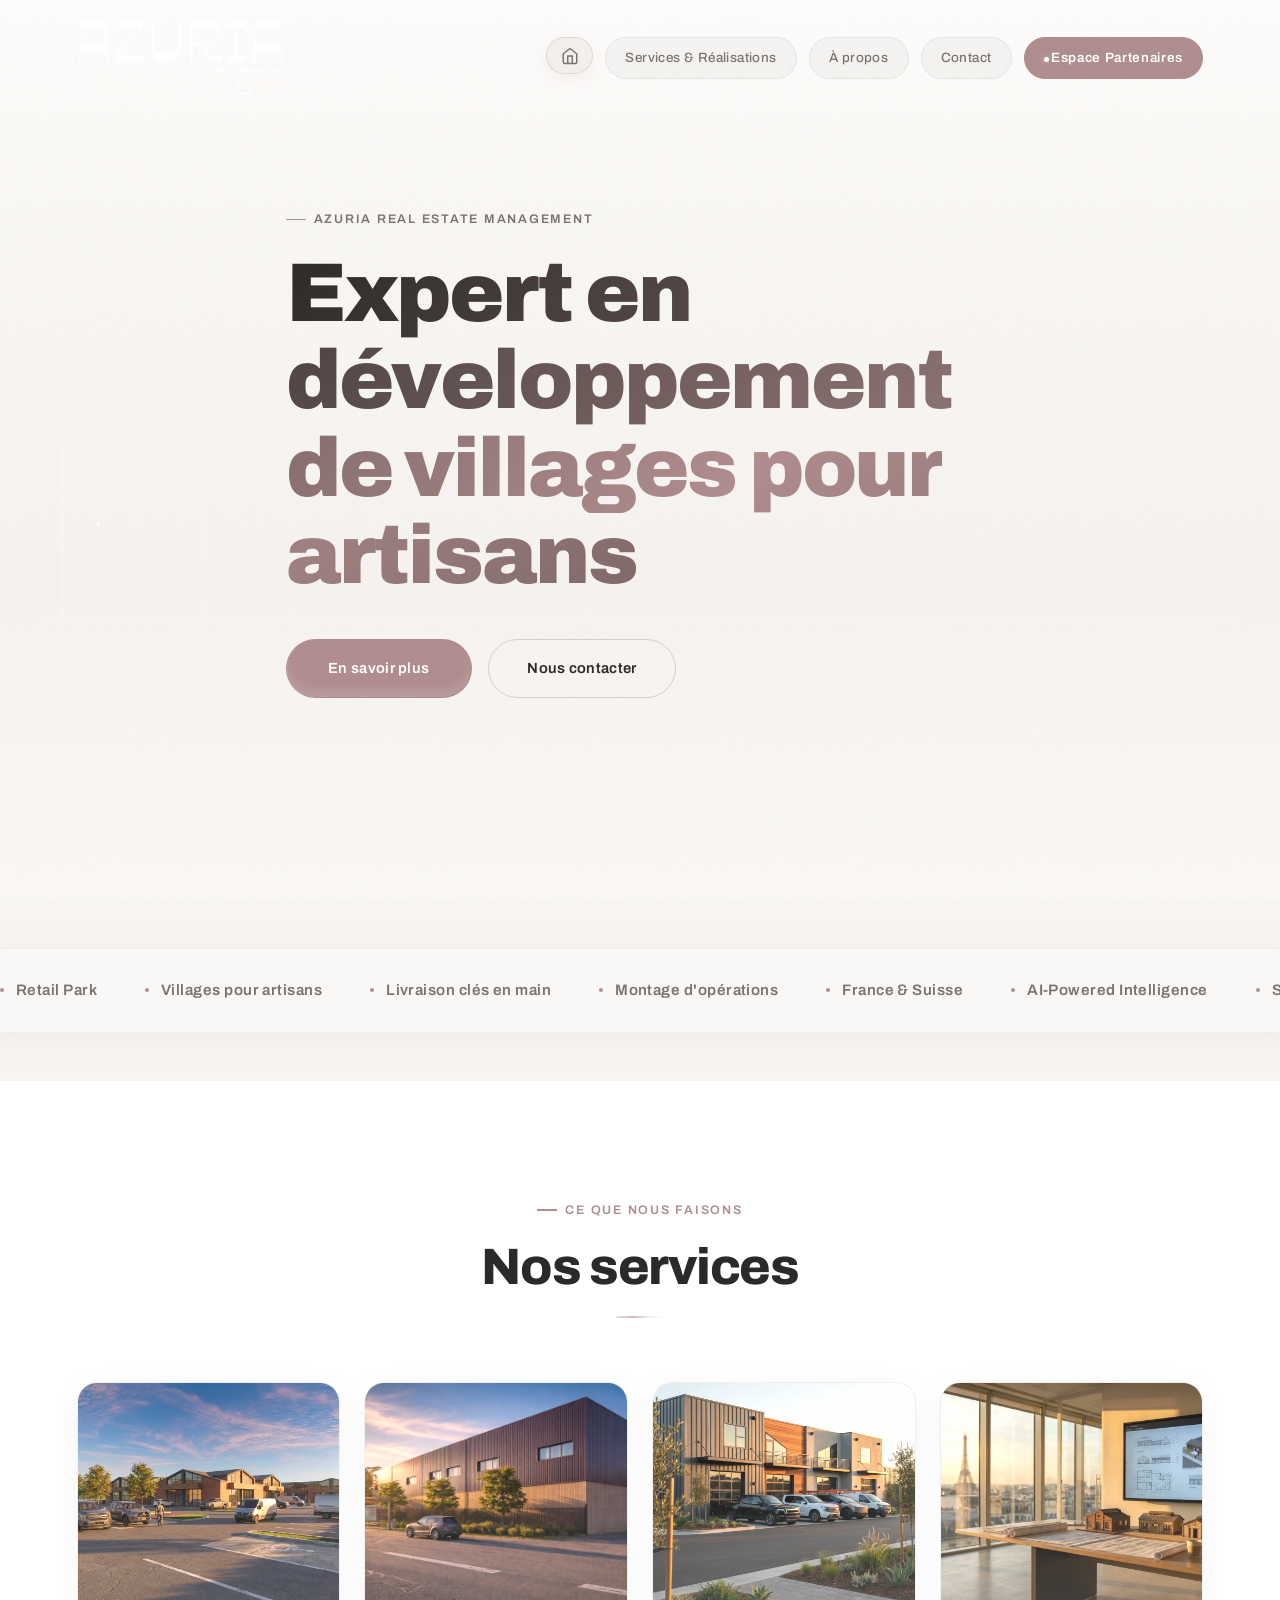
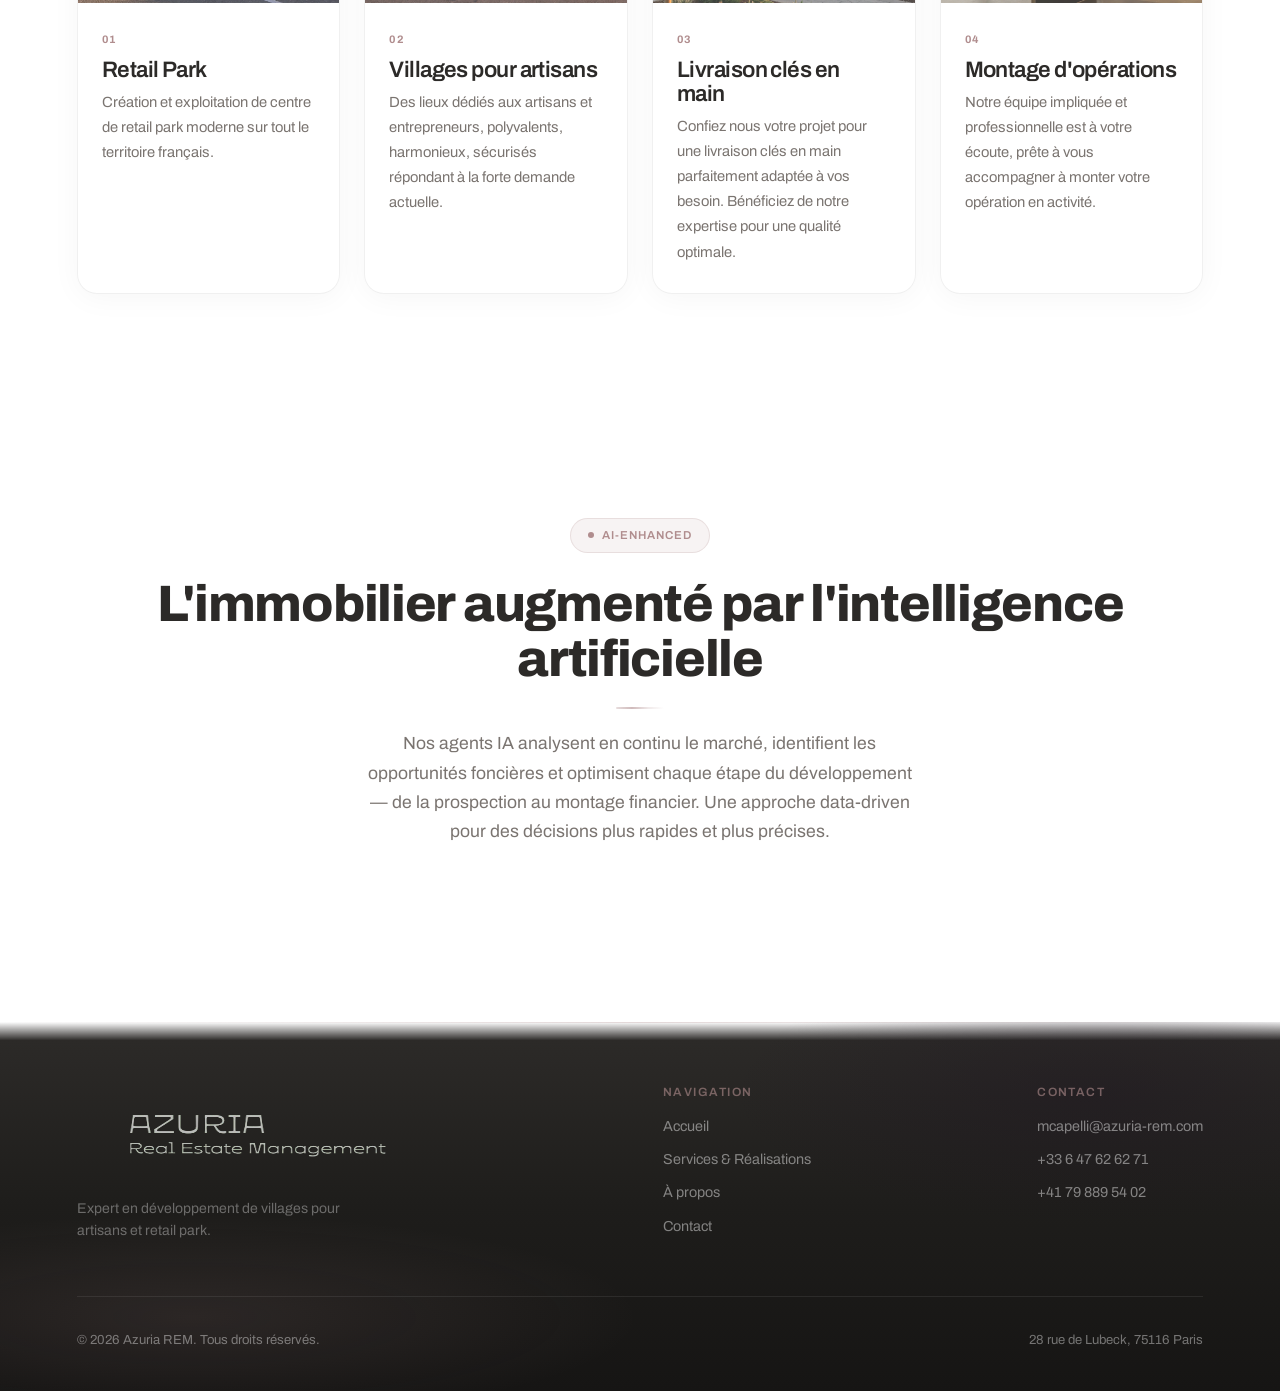
==== commit 8ddab2ef: "Add Les Essarts-le-Roi project, update images + fix dates - Add Les Essarts-le-Roi (46 cellules, T3 " ====
--- a/index.html
+++ b/index.html
@@ -71,6 +71,7 @@
       <span class="marquee-item"><span class="dot"></span>Saint Ouen l'Aumône</span>
       <span class="marquee-item"><span class="dot"></span>Feyzin</span>
       <span class="marquee-item"><span class="dot"></span>Saint Genis Pouilly</span>
+      <span class="marquee-item"><span class="dot"></span>Les Essarts-le-Roi</span>
       <span class="marquee-item"><span class="dot"></span>Corbeil-Essonnes</span>
       <!-- Duplicate for seamless loop -->
       <span class="marquee-item"><span class="dot"></span>Retail Park</span>
@@ -82,6 +83,7 @@
       <span class="marquee-item"><span class="dot"></span>Saint Ouen l'Aumône</span>
       <span class="marquee-item"><span class="dot"></span>Feyzin</span>
       <span class="marquee-item"><span class="dot"></span>Saint Genis Pouilly</span>
+      <span class="marquee-item"><span class="dot"></span>Les Essarts-le-Roi</span>
       <span class="marquee-item"><span class="dot"></span>Corbeil-Essonnes</span>
     </div>
   </div>
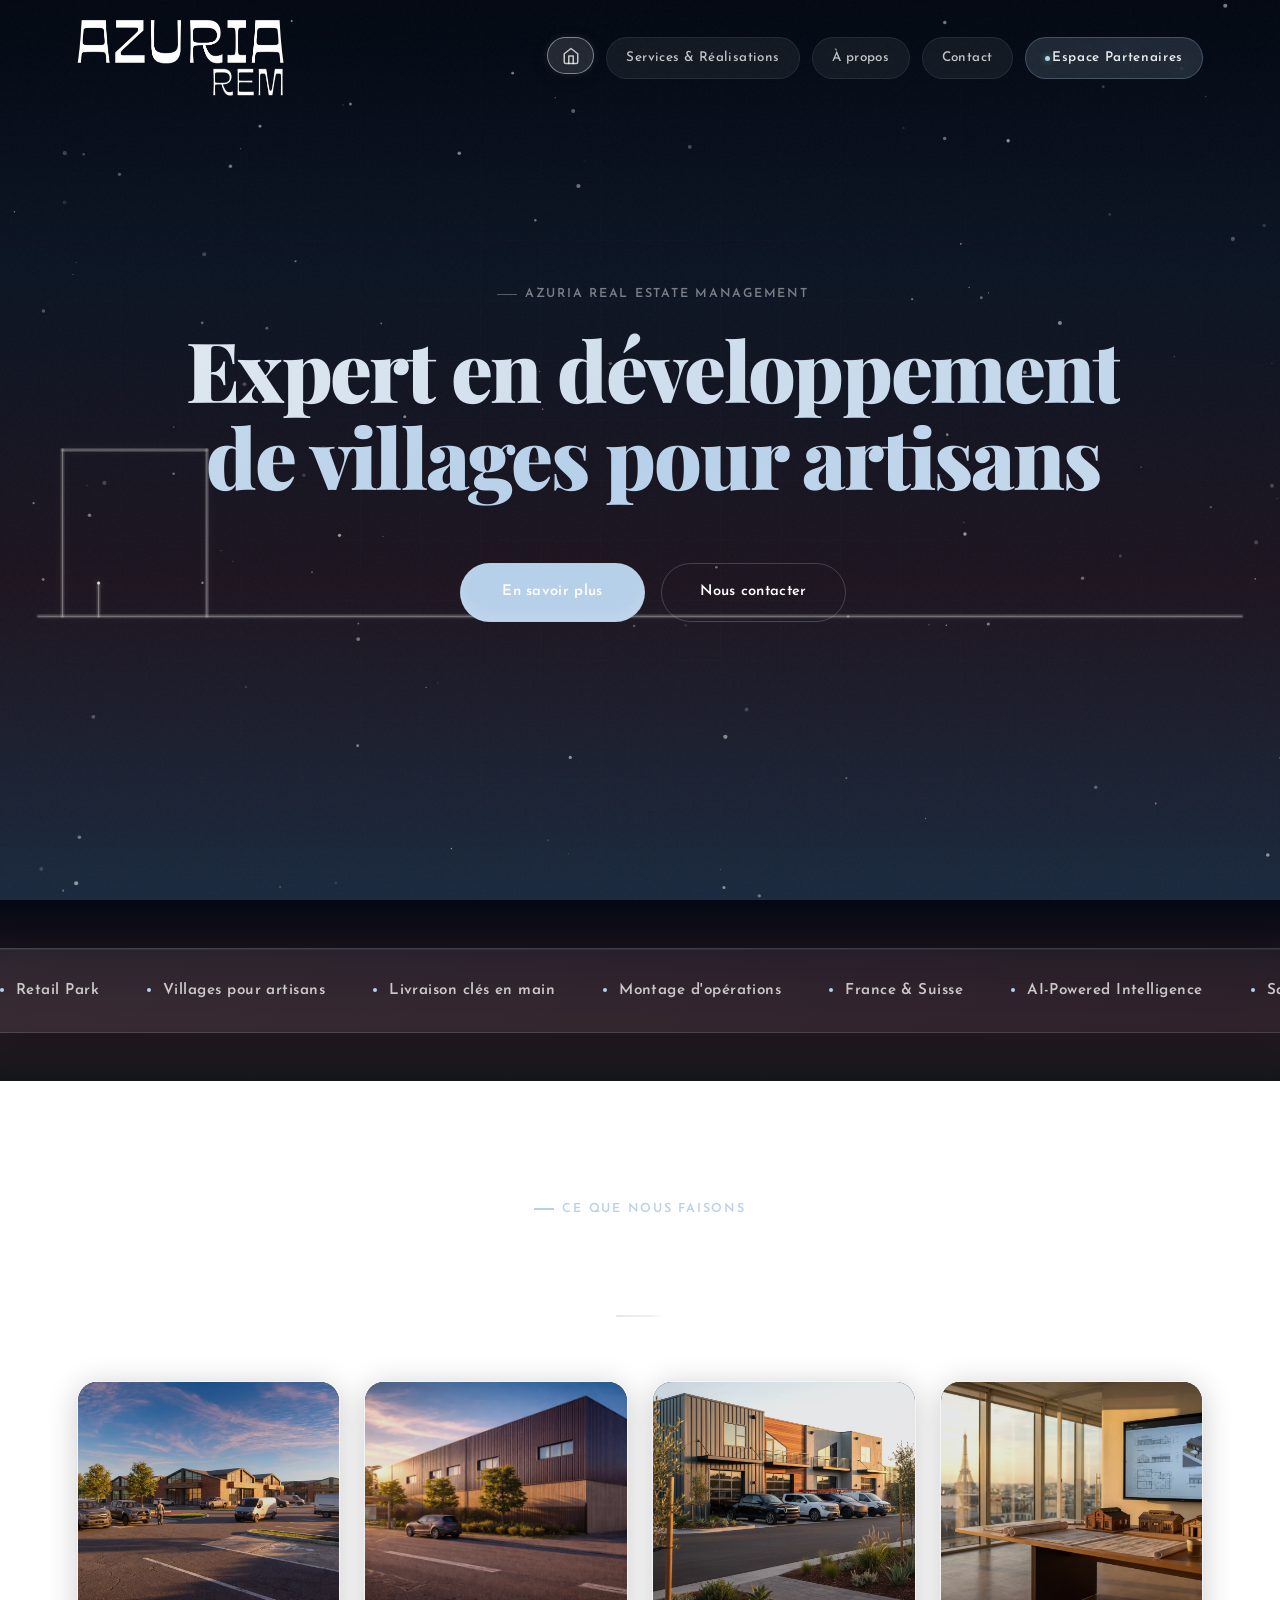
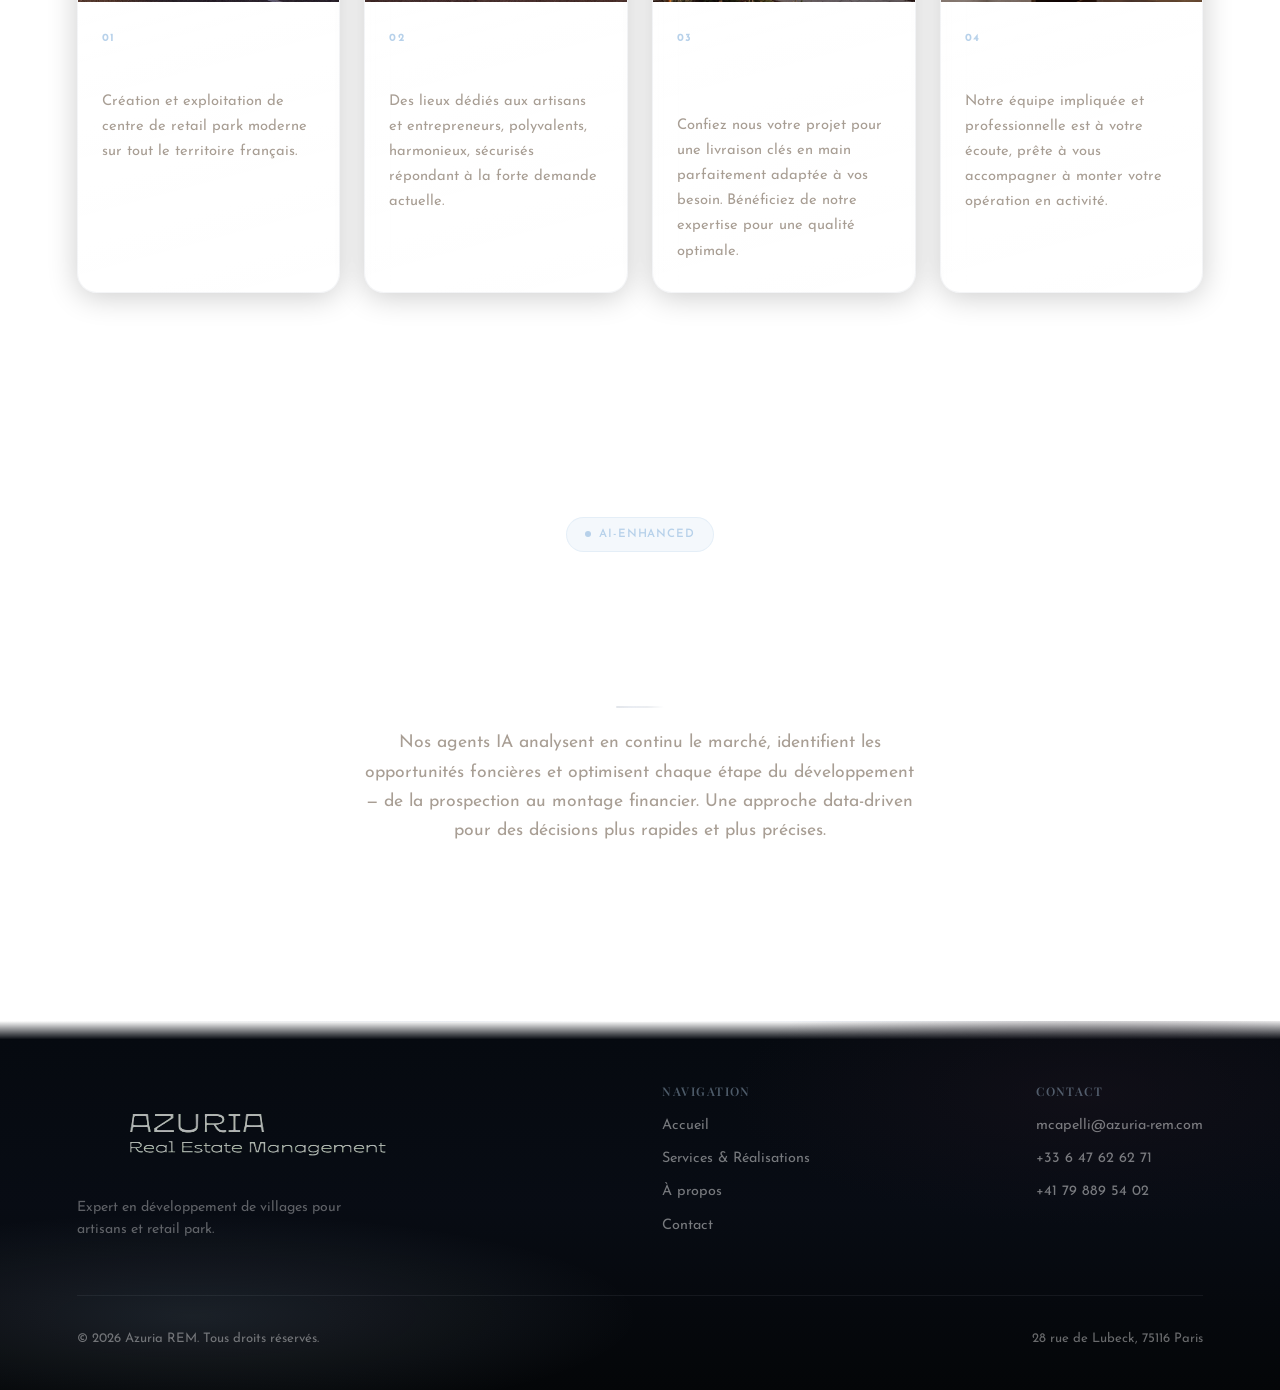
==== commit 82a6ec4a: "Update typography (Playfair Display + Josefin Sans) and color scheme (Nantucket Breeze), center hero" ====
--- a/index.html
+++ b/index.html
@@ -7,7 +7,7 @@
   <meta name="description" content="Azuria REM — Création et exploitation de villages pour artisans, retail parks et livraisons clés en main en France et en Suisse.">
   <link rel="preconnect" href="https://fonts.googleapis.com">
   <link rel="preconnect" href="https://fonts.gstatic.com" crossorigin>
-  <link href="https://fonts.googleapis.com/css2?family=Archivo:wght@300;400;500;600;700;800;900&display=swap" rel="stylesheet">
+  <link href="https://fonts.googleapis.com/css2?family=Archivo:wght@300;400;500;600;700;800;900&family=Playfair+Display:wght@400;600;700&family=Josefin+Sans:wght@300;400;500;600;700&display=swap" rel="stylesheet">
   <link rel="stylesheet" href="style.css">
 </head>
 <body>
--- a/style.css
+++ b/style.css
@@ -1,43 +1,44 @@
 /* ===== Azuria REM — 2026 Premium + Magic UI ===== */
 
-@import url('https://fonts.googleapis.com/css2?family=Archivo:wght@300;400;500;600;700;800;900&display=swap');
+@import url('https://fonts.googleapis.com/css2?family=Archivo:wght@300;400;500;600;700;800;900&family=Playfair+Display:wght@400;600;700&family=Josefin+Sans:wght@300;400;500;600;700&display=swap');
 
 :root {
-  --burgundy: #faf8f6;
-  --burgundy-light: #f5f2ef;
-  --burgundy-deep: #fdfcfb;
-  --green: #b08d8e;
-  --green-soft: #c09a9b;
-  --cream: #f8f6f3;
-  --cream-dark: #f2efec;
+  --burgundy: #060f1e;
+  --burgundy-light: #0c1a30;
+  --burgundy-deep: #030812;
+  --green: #B7D1EA;
+  --green-soft: #B7D1EA;
+  --rose: #480607;
+  --cream: #14161a;
+  --cream-dark: #1a1d23;
   --white: #ffffff;
   --black: #0a0a0a;
-  --text: #2c2a28;
-  --text-muted: #7a7470;
-  --border: rgba(0,0,0,.06);
+  --text: #e8e0d8;
+  --text-muted: #a89e94;
+  --border: rgba(72,6,7,.06);
   --radius: 20px;
   --radius-sm: 12px;
   --ease: cubic-bezier(.22,1,.36,1);
   --ease-out: cubic-bezier(0,0,.2,1);
   --ease-spring: cubic-bezier(.34,1.56,.64,1);
   --silver: #c0c8d4;
-  --silver-dim: rgba(176,141,142,.08);
-  --silver-bright: rgba(176,141,142,.25);
-  --silver-glow: rgba(176,141,142,.08);
-  --metal-gradient: linear-gradient(135deg, rgba(176,141,142,.15) 0%, rgba(200,170,171,.25) 25%, rgba(176,141,142,.1) 50%, rgba(200,170,171,.2) 75%, rgba(176,141,142,.15) 100%);
-  --glass-bg: rgba(255,255,255,.7);
-  --glass-border: rgba(176,141,142,.15);
-  --glass-bg-light: rgba(255,255,255,.8);
-  --glass-border-light: rgba(176,141,142,.2);
-  --glass-border-outer-light: rgba(176,141,142,.1);
+  --silver-dim: rgba(192,200,212,.15);
+  --silver-bright: rgba(220,225,235,.5);
+  --silver-glow: rgba(192,200,212,.12);
+  --metal-gradient: linear-gradient(135deg, rgba(160,170,185,.3) 0%, rgba(220,225,235,.5) 25%, rgba(140,150,165,.2) 50%, rgba(220,225,235,.4) 75%, rgba(160,170,185,.3) 100%);
+  --glass-bg: rgba(255,255,255,.06);
+  --glass-border: rgba(192,200,212,.18);
+  --glass-bg-light: rgba(255,255,255,.08);
+  --glass-border-light: rgba(192,200,212,.2);
+  --glass-border-outer-light: rgba(192,200,212,.08);
 }
 
 /* ===== Reset ===== */
 *,*::before,*::after { box-sizing:border-box; margin:0; padding:0 }
 html { scroll-behavior:smooth; -webkit-font-smoothing:antialiased; -moz-osx-font-smoothing:grayscale }
 body {
-  font-family:'Archivo',system-ui,sans-serif; color:var(--text); line-height:1.65; overflow-x:hidden; font-weight:400;
-  background:linear-gradient(180deg, var(--burgundy-deep) 0%, #f8f6f3 25%, #f5f2ef 55%, #faf8f6 80%, #f8f6f3 100%);
+  font-family:'Josefin Sans','Archivo',system-ui,sans-serif; color:var(--text); line-height:1.65; overflow-x:hidden; font-weight:400;
+  background:linear-gradient(180deg, var(--burgundy-deep) 0%, #0c1524 25%, #1a2a3e 55%, #2a1a24 80%, #253a52 100%);
   background-attachment:fixed;
 }
 img { max-width:100%; display:block }
@@ -45,14 +46,14 @@
 ul { list-style:none }
 button { font-family:inherit; cursor:pointer }
 
-/* ===== Film grain (subtle on light) ===== */
+/* ===== Film grain ===== */
 body::after {
-  content:''; position:fixed; inset:0; z-index:9999; pointer-events:none; opacity:.015;
+  content:''; position:fixed; inset:0; z-index:9999; pointer-events:none; opacity:.025;
   background-image:url("data:image/svg+xml,%3Csvg viewBox='0 0 512 512' xmlns='http://www.w3.org/2000/svg'%3E%3Cfilter id='n'%3E%3CfeTurbulence type='fractalNoise' baseFrequency='.65' numOctaves='3' stitchTiles='stitch'/%3E%3C/filter%3E%3Crect width='100%25' height='100%25' filter='url(%23n)'/%3E%3C/svg%3E");
 }
 
 /* ===== Typography ===== */
-h1, h2, h3, h4 { font-weight:700; line-height:1.08; letter-spacing:-.025em }
+h1, h2, h3, h4 { font-family:'Playfair Display',serif; font-weight:700; line-height:1.08; letter-spacing:-.025em }
 h1 { font-size:clamp(2.8rem,6.5vw,5.2rem); font-weight:900 }
 h2 { font-size:clamp(2rem,4vw,3.2rem); font-weight:800 }
 h3 { font-size:clamp(1.15rem,2vw,1.4rem); font-weight:600 }
@@ -72,7 +73,7 @@
 .eyebrow::before {
   content:''; width:20px; height:1.5px; background:currentColor; display:block;
 }
-.divider { width:48px; height:2px; background:linear-gradient(90deg, rgba(176,141,142,.3), rgba(176,141,142,.6), rgba(176,141,142,.2), transparent); margin:1.25rem 0; border-radius:1px }
+.divider { width:48px; height:2px; background:linear-gradient(90deg, rgba(160,170,185,.3), rgba(220,225,235,.6), rgba(160,170,185,.2), transparent); margin:1.25rem 0; border-radius:1px }
 .divider--center { margin-inline:auto }
 
 /* ===== Navbar ===== */
@@ -82,30 +83,30 @@
 }
 .navbar::before {
   content:''; position:absolute; inset:0;
-  background:rgba(250,247,244,.95); opacity:0;
+  background:var(--burgundy-deep); opacity:0;
   transition:opacity .6s var(--ease);
   backdrop-filter:blur(20px); -webkit-backdrop-filter:blur(20px);
 }
-.navbar.scrolled::before { opacity:1 }
+.navbar.scrolled::before { opacity:.95 }
 .navbar.scrolled { padding:.7rem 0 }
 .navbar .container { display:flex; align-items:center; justify-content:space-between; position:relative; z-index:1 }
 .navbar__logo img { height:77px; width:auto; transition:height .4s var(--ease) }
 .navbar.scrolled .navbar__logo img { height:44px }
 .navbar__links { display:flex; gap:.75rem; align-items:center }
 .navbar__links a {
-  font-weight:500; font-size:.84rem; color:var(--text-muted);
+  font-weight:500; font-size:.84rem; color:rgba(255,255,255,.75);
   letter-spacing:.03em; transition:all .3s var(--ease); position:relative;
   padding:.55rem 1.2rem; border-radius:40px;
-  background:rgba(0,0,0,.03);
-  border:1px solid rgba(0,0,0,.06);
+  background:rgba(255,255,255,.06);
+  border:1px solid rgba(192,200,212,.1);
   backdrop-filter:blur(8px); -webkit-backdrop-filter:blur(8px);
 }
 .navbar__links a:hover, .navbar__links a.active {
-  color:var(--text);
-  background:rgba(176,141,142,.1);
-  border-color:rgba(176,141,142,.25);
+  color:var(--white);
+  background:rgba(255,255,255,.12);
+  border-color:var(--silver-bright);
   transform:translateY(-2px);
-  box-shadow:0 4px 16px rgba(176,141,142,.1);
+  box-shadow:0 4px 16px rgba(0,0,0,.2), 0 0 8px var(--silver-glow);
 }
 
 /* Home icon */
@@ -113,31 +114,30 @@
   padding:.55rem .85rem;
   display:inline-flex; align-items:center; justify-content:center;
 }
-.navbar__links a.nav-home svg { stroke:var(--text-muted); transition:stroke .3s var(--ease) }
-.navbar__links a.nav-home:hover svg { stroke:var(--text) }
+.navbar__links a.nav-home svg { stroke:rgba(255,255,255,.75); transition:stroke .3s var(--ease) }
+.navbar__links a.nav-home:hover svg { stroke:#fff }
 
 /* Partenaires login pill */
 .navbar__links a.nav-login {
-  background:var(--green);
-  border-color:var(--green);
-  color:var(--white);
+  background:rgba(183,209,234,.15);
+  border-color:rgba(183,209,234,.25);
+  color:rgba(255,255,255,.9);
   font-weight:600; letter-spacing:.05em;
 }
 .navbar__links a.nav-login::before {
   content:''; width:5px; height:5px; border-radius:50%;
-  background:var(--white); display:inline-block; margin-right:2px;
-  box-shadow:0 0 6px rgba(255,255,255,.4);
+  background:#B7D1EA; display:inline-block; margin-right:2px;
+  box-shadow:0 0 6px rgba(74,222,128,.6);
   animation:ai-pulse 2s ease-in-out infinite;
 }
 .navbar__links a.nav-login:hover {
-  background:var(--green-soft);
-  border-color:var(--green-soft);
-  color:var(--white);
+  background:rgba(183,209,234,.25);
+  border-color:rgba(183,209,234,.4);
 }
 
 /* Hamburger */
 .hamburger { display:none; flex-direction:column; gap:6px; cursor:pointer; z-index:1001; padding:4px }
-.hamburger span { width:22px; height:1.5px; background:var(--text); transition:all .4s var(--ease); transform-origin:center }
+.hamburger span { width:22px; height:1.5px; background:var(--white); transition:all .4s var(--ease); transform-origin:center }
 .hamburger.open span:nth-child(1) { transform:rotate(45deg) translate(5px,5px) }
 .hamburger.open span:nth-child(2) { opacity:0 }
 .hamburger.open span:nth-child(3) { transform:rotate(-45deg) translate(5px,-5px) }
@@ -147,7 +147,7 @@
    ========================================================== */
 .hero {
   position:relative; min-height:100vh; display:flex; align-items:center;
-  overflow:hidden; background:linear-gradient(180deg, #fdfcfb 0%, #f8f6f3 30%, #f5f2ef 65%, #faf8f6 100%);
+  overflow:hidden; background:linear-gradient(180deg, var(--burgundy-deep) 0%, #0c1524 30%, #1e1520 65%, #1a2a3e 100%);
 }
 
 /* Light-drawing canvas */
@@ -165,10 +165,10 @@
 
 /* Grid overlay on hero */
 .hero__grid {
-  position:absolute; inset:0; z-index:3; opacity:.04;
+  position:absolute; inset:0; z-index:3; opacity:.06;
   background-image:
-    linear-gradient(rgba(0,0,0,.08) 1px, transparent 1px),
-    linear-gradient(90deg, rgba(0,0,0,.08) 1px, transparent 1px);
+    linear-gradient(rgba(255,255,255,.15) 1px, transparent 1px),
+    linear-gradient(90deg, rgba(255,255,255,.15) 1px, transparent 1px);
   background-size:60px 60px;
   mask-image:radial-gradient(ellipse 70% 70% at 50% 50%, black 30%, transparent 100%);
   -webkit-mask-image:radial-gradient(ellipse 70% 70% at 50% 50%, black 30%, transparent 100%);
@@ -176,16 +176,16 @@
 
 /* Hero content */
 .hero__content {
-  position:relative; z-index:10; color:var(--text);
-  max-width:760px; padding:0 0 0 2%;
-}
-.hero__content .eyebrow { color:var(--text-muted) }
-.hero__content .eyebrow::before { background:var(--green) }
-.hero__content h1 { margin-bottom:2.5rem; line-height:1.05 }
+  position:relative; z-index:10; color:var(--white);
+  max-width:960px; padding:0 0 0 2%; text-align:center; margin-inline:auto;
+}
+.hero__content .eyebrow { color:rgba(255,255,255,.45) }
+.hero__content .eyebrow::before { background:rgba(255,255,255,.3) }
+.hero__content h1 { margin-bottom:4rem; line-height:1.05 }
 
 /* Aurora text effect */
 .aurora-text {
-  background-image:linear-gradient(135deg, #2c2a28, #b08d8e, #2c2a28, #8a6e6f, #2c2a28);
+  background-image:linear-gradient(135deg, #e0e8f0, #B7D1EA, #e0e8f0, #8aa0c0, #e0e8f0);
   background-size:300% auto;
   -webkit-background-clip:text; background-clip:text;
   -webkit-text-fill-color:transparent;
@@ -196,7 +196,7 @@
   50% { background-position:100% 50% }
 }
 
-.hero__actions { display:flex; gap:1rem; flex-wrap:wrap }
+.hero__actions { display:flex; gap:1rem; flex-wrap:wrap; justify-content:center }
 
 /* ===== Blur Fade Reveal ===== */
 .blur-fade {
@@ -214,11 +214,11 @@
 .shimmer-btn {
   position:relative; display:inline-flex; align-items:center; justify-content:center; gap:.5rem;
   padding:1rem 2.6rem; border-radius:60px; font-weight:600; font-size:.92rem;
-  letter-spacing:.02em; cursor:pointer; border:1px solid rgba(176,141,142,.3);
+  letter-spacing:.02em; cursor:pointer; border:1px solid rgba(192,200,212,.25);
   color:var(--white); background:var(--green); overflow:hidden; z-index:0;
   transition:transform .3s var(--ease), box-shadow .3s var(--ease);
 }
-.shimmer-btn:hover { transform:translateY(-3px) scale(1.03); box-shadow:0 8px 30px rgba(176,141,142,.35), 0 0 20px rgba(176,141,142,.2) }
+.shimmer-btn:hover { transform:translateY(-3px) scale(1.03); box-shadow:0 8px 30px rgba(183,209,234,.35), 0 0 20px rgba(183,209,234,.2) }
 .shimmer-btn:active { transform:translateY(0) scale(.98) }
 .shimmer-btn::before {
   content:''; position:absolute; inset:0; z-index:-2; overflow:hidden;
@@ -244,27 +244,27 @@
 .btn--ghost {
   display:inline-flex; align-items:center; gap:.5rem;
   padding:1rem 2.4rem; border-radius:60px; font-weight:600; font-size:.92rem;
-  letter-spacing:.02em; cursor:pointer; color:var(--text);
-  background:transparent; border:1.5px solid rgba(0,0,0,.15);
+  letter-spacing:.02em; cursor:pointer; color:var(--white);
+  background:transparent; border:1.5px solid rgba(192,200,212,.25);
   transition:all .3s var(--ease);
 }
-.btn--ghost:hover { border-color:var(--green); color:var(--green); background:rgba(176,141,142,.05); transform:translateY(-3px) scale(1.03); box-shadow:0 8px 24px rgba(176,141,142,.1) }
+.btn--ghost:hover { border-color:var(--silver-bright); background:rgba(255,255,255,.06); transform:translateY(-3px) scale(1.03); box-shadow:0 8px 24px var(--silver-glow), 0 0 12px var(--silver-glow) }
 .btn--ghost:active { transform:translateY(0) scale(.98) }
 
 .btn--dark {
   display:inline-flex; align-items:center; gap:.5rem;
   padding:1rem 2.4rem; border-radius:60px; font-weight:600; font-size:.92rem;
   letter-spacing:.02em; cursor:pointer; color:var(--white); border:none;
-  background:var(--text); transition:all .3s var(--ease);
-}
-.btn--dark:hover { background:#1a1918; transform:translateY(-3px) scale(1.03); box-shadow:0 8px 24px rgba(0,0,0,.15) }
+  background:var(--burgundy); transition:all .3s var(--ease);
+}
+.btn--dark:hover { background:var(--burgundy-light); transform:translateY(-3px) scale(1.03); box-shadow:0 8px 24px rgba(72,6,7,.25), 0 0 20px rgba(72,6,7,.15) }
 .btn--dark:active { transform:translateY(0) scale(.98) }
 
 /* ===== Section Header ===== */
 .section-header { margin-bottom:4rem }
 .section-header--center { text-align:center }
 .section-header--center .divider { margin-inline:auto }
-.section-header h2 { color:var(--text) }
+.section-header h2 { color:rgba(255,255,255,.9) }
 .section-header p { color:var(--text-muted); max-width:560px; margin-top:1rem; font-size:1.1rem }
 .section-header--center p { margin-inline:auto }
 
@@ -273,15 +273,15 @@
 
 .glass-card {
   position:relative;
-  background:rgba(255,255,255,.92);
+  background:linear-gradient(165deg, rgba(255,255,255,.1) 0%, rgba(255,255,255,.04) 50%, rgba(255,255,255,.02) 100%);
   border-radius:var(--radius);
   overflow:hidden;
   transition:all .5s var(--ease);
   backdrop-filter:blur(20px); -webkit-backdrop-filter:blur(20px);
-  border:1px solid rgba(0,0,0,.06);
+  border:1px solid var(--glass-border);
   box-shadow:
-    0 4px 30px rgba(0,0,0,.04),
-    0 1px 0 rgba(255,255,255,.8) inset;
+    0 4px 30px rgba(0,0,0,.2),
+    0 1px 0 rgba(220,225,235,.1) inset;
 }
 /* Outer mirror-cut border — brushed metal */
 .glass-card::before {
@@ -295,23 +295,24 @@
 .glass-card::after {
   content:''; position:absolute; inset:0; z-index:4;
   border-radius:inherit; pointer-events:none;
-  background:linear-gradient(105deg, transparent 30%, rgba(176,141,142,.06) 45%, rgba(255,255,255,.3) 50%, rgba(176,141,142,.06) 55%, transparent 70%);
+  background:linear-gradient(105deg, transparent 30%, rgba(220,225,235,.12) 45%, rgba(255,255,255,.18) 50%, rgba(220,225,235,.12) 55%, transparent 70%);
   transform:translateX(-100%);
   transition:transform .8s var(--ease);
 }
 .glass-card:hover {
   transform:translateY(-8px);
   box-shadow:
-    0 30px 80px rgba(0,0,0,.06),
-    0 8px 32px rgba(176,141,142,.08);
-  border-color:rgba(176,141,142,.2);
+    0 30px 80px rgba(0,0,0,.3),
+    0 8px 32px var(--silver-glow),
+    0 1px 0 var(--silver-bright) inset;
+  border-color:var(--silver-bright);
 }
 .glass-card:hover::before { opacity:.7 }
 .glass-card:hover::after { transform:translateX(100%) }
 
 .glass-card__img {
   height:220px; overflow:hidden; position:relative;
-  background:linear-gradient(135deg, #f5f2ef 0%, #f2efec 50%, #f8f6f3 100%);
+  background:linear-gradient(135deg, var(--burgundy-deep) 0%, var(--burgundy) 50%, #1e1520 100%);
 }
 .glass-card__img img {
   width:100%; height:100%; object-fit:cover;
@@ -321,11 +322,11 @@
 .glass-card:hover .glass-card__img img { transform:scale(1.06); opacity:1; filter:brightness(1.18) }
 .glass-card__img::after {
   content:''; position:absolute; bottom:0; left:0; right:0; height:60%;
-  background:linear-gradient(to top, rgba(255,255,255,.15) 0%, transparent 100%);
+  background:linear-gradient(to top, rgba(45,3,4,.2) 0%, transparent 100%);
 }
 
 .glass-card__body { padding:1.75rem 1.5rem; position:relative }
-.glass-card__body h3 { color:var(--text); margin-bottom:.5rem }
+.glass-card__body h3 { color:rgba(255,255,255,.9); margin-bottom:.5rem }
 .glass-card__body p { color:var(--text-muted); font-size:.92rem; line-height:1.7 }
 .glass-card__number {
   font-size:.68rem; font-weight:700; letter-spacing:.12em; color:var(--green);
@@ -335,19 +336,20 @@
 /* ===== Marquee Zone — color transition behind glass ===== */
 .marquee-zone {
   position:relative;
-  background:linear-gradient(180deg, #f8f6f3 0%, #f5f2ef 35%, #f2efec 65%, #f8f6f3 100%);
+  background:linear-gradient(180deg, var(--burgundy-deep) 0%, #1e1520 35%, #2a1a24 65%, var(--cream) 100%);
   padding:3rem 0;
 }
 
 /* ===== Marquee — Glassmorphism band ===== */
 .marquee-section {
   padding:1.8rem 0; overflow:hidden;
-  background:rgba(255,255,255,.5);
+  background:linear-gradient(135deg, rgba(255,255,255,.08) 0%, rgba(255,255,255,.04) 100%);
   backdrop-filter:blur(16px); -webkit-backdrop-filter:blur(16px);
-  border-top:1px solid rgba(0,0,0,.04);
-  border-bottom:1px solid rgba(0,0,0,.04);
+  border-top:1px solid var(--glass-border);
+  border-bottom:1px solid var(--glass-border);
   box-shadow:
-    0 4px 30px rgba(0,0,0,.02);
+    0 4px 30px rgba(0,0,0,.2),
+    0 1px 0 rgba(220,225,235,.06) inset;
 }
 .marquee-track {
   display:flex; gap:3rem; width:max-content;
@@ -355,7 +357,7 @@
 }
 .marquee-track:hover { animation-play-state:paused }
 .marquee-item {
-  flex-shrink:0; font-size:.95rem; font-weight:600; color:var(--text-muted);
+  flex-shrink:0; font-size:.95rem; font-weight:600; color:rgba(255,255,255,.75);
   letter-spacing:.03em; white-space:nowrap; display:flex; align-items:center; gap:.75rem;
 }
 .marquee-item .dot { width:4px; height:4px; border-radius:50%; background:var(--green); flex-shrink:0 }
@@ -365,12 +367,12 @@
 .projects-grid { display:grid; grid-template-columns:repeat(auto-fill,minmax(340px,1fr)); gap:2rem }
 .project-card {
   position:relative;
-  background:rgba(255,255,255,.92);
+  background:linear-gradient(165deg, rgba(255,255,255,.1) 0%, rgba(255,255,255,.04) 100%);
   border-radius:var(--radius);
-  overflow:hidden; border:1px solid rgba(0,0,0,.06);
+  overflow:hidden; border:1px solid var(--glass-border);
   transition:all .5s var(--ease);
   backdrop-filter:blur(16px); -webkit-backdrop-filter:blur(16px);
-  box-shadow:0 4px 24px rgba(0,0,0,.04), 0 1px 0 rgba(255,255,255,.8) inset;
+  box-shadow:0 4px 24px rgba(0,0,0,.2), 0 1px 0 rgba(220,225,235,.08) inset;
 }
 .project-card::before {
   content:''; position:absolute; inset:-4px; border-radius:calc(var(--radius) + 4px);
@@ -388,8 +390,8 @@
 }
 .project-card:hover {
   transform:translateY(-5px);
-  box-shadow:0 24px 64px rgba(0,0,0,.06);
-  border-color:rgba(176,141,142,.2);
+  box-shadow:0 24px 64px rgba(0,0,0,.3), 0 1px 0 var(--silver-bright) inset;
+  border-color:var(--silver-bright);
 }
 .project-card:hover::before { opacity:.7 }
 .project-card:hover::after { transform:translateX(100%) }
@@ -408,34 +410,34 @@
 .project-card__img--coming-soon { position:relative }
 .coming-soon-overlay {
   position:absolute; inset:0; display:flex; align-items:center; justify-content:center;
-  background:rgba(245,240,235,.7); backdrop-filter:blur(2px);
+  background:rgba(6,15,30,.55); backdrop-filter:blur(2px);
   font-size:1.5rem; font-weight:700; letter-spacing:.15em; text-transform:uppercase;
-  color:var(--text-muted); z-index:2;
+  color:rgba(255,255,255,.85); z-index:2;
 }
 .project-card__body { padding:1.75rem 1.5rem; position:relative; z-index:2 }
-.project-card__body h3 { color:var(--text); margin-bottom:.3rem; font-size:1.2rem }
+.project-card__body h3 { color:rgba(255,255,255,.9); margin-bottom:.3rem; font-size:1.2rem }
 .project-card__body p { color:var(--text-muted); font-size:.94rem; margin-top:.4rem }
 
 .badge {
   display:inline-block; padding:.3rem .85rem; border-radius:40px;
   font-size:.73rem; font-weight:600; letter-spacing:.02em; margin-bottom:.6rem;
 }
-.badge--active { background:rgba(176,141,142,.15); color:var(--green) }
-.badge--soon { background:rgba(0,0,0,.04); color:var(--text-muted) }
+.badge--active { background:rgba(183,209,234,.2); color:#B7D1EA }
+.badge--soon { background:rgba(255,255,255,.08); color:rgba(255,255,255,.6) }
 
 /* ===== Service Detail Blocks ===== */
 .service-detail {
   display:grid; grid-template-columns:1fr 1fr; gap:4rem; align-items:center;
-  padding:4rem 0; border-top:1px solid rgba(0,0,0,.04);
-}
-.service-detail:last-child { border-bottom:1px solid rgba(0,0,0,.04) }
+  padding:4rem 0; border-top:1px solid rgba(255,255,255,.06);
+}
+.service-detail:last-child { border-bottom:1px solid rgba(255,255,255,.06) }
 .service-detail--reverse { direction:rtl }
 .service-detail--reverse > * { direction:ltr }
 .service-detail__img {
   border-radius:var(--radius); overflow:hidden; aspect-ratio:4/3;
   position:relative;
-  border:1px solid rgba(0,0,0,.06);
-  box-shadow:0 4px 24px rgba(0,0,0,.06);
+  border:1px solid var(--glass-border);
+  box-shadow:0 4px 24px rgba(0,0,0,.2);
 }
 .service-detail__img::before {
   content:''; position:absolute; inset:-4px; border-radius:calc(var(--radius) + 4px);
@@ -446,19 +448,19 @@
 .service-detail__img img { width:100%; height:100%; object-fit:cover; transition:transform .7s var(--ease) }
 .service-detail:hover .service-detail__img img { transform:scale(1.03) }
 .service-detail__text .eyebrow { margin-bottom:1rem }
-.service-detail__text h3 { font-size:clamp(1.4rem,2.5vw,1.8rem); color:var(--text); margin-bottom:1rem }
+.service-detail__text h3 { font-size:clamp(1.4rem,2.5vw,1.8rem); color:rgba(255,255,255,.9); margin-bottom:1rem }
 .service-detail__text p { color:var(--text-muted); font-size:1.05rem; line-height:1.75 }
 
 /* ===== About / Expertise (glassmorphism) ===== */
 .expertise-grid { display:grid; grid-template-columns:repeat(3,1fr); gap:2rem }
 .expertise-card {
   position:relative;
-  background:rgba(255,255,255,.92);
+  background:linear-gradient(165deg, rgba(255,255,255,.1) 0%, rgba(255,255,255,.04) 100%);
   border-radius:var(--radius);
-  padding:3rem 2rem; border:1px solid rgba(0,0,0,.06);
+  padding:3rem 2rem; border:1px solid var(--glass-border);
   transition:all .5s var(--ease); overflow:hidden;
   backdrop-filter:blur(16px); -webkit-backdrop-filter:blur(16px);
-  box-shadow:0 4px 24px rgba(0,0,0,.04), 0 1px 0 rgba(255,255,255,.8) inset;
+  box-shadow:0 4px 24px rgba(0,0,0,.2), 0 1px 0 rgba(220,225,235,.08) inset;
 }
 .expertise-card::before {
   content:''; position:absolute; inset:-4px; border-radius:calc(var(--radius) + 4px);
@@ -476,27 +478,27 @@
 }
 .expertise-card:hover {
   transform:translateY(-5px);
-  box-shadow:0 24px 64px rgba(0,0,0,.06);
-  border-color:rgba(176,141,142,.2);
+  box-shadow:0 24px 64px rgba(0,0,0,.3), 0 1px 0 var(--silver-bright) inset;
+  border-color:var(--silver-bright);
 }
 .expertise-card:hover::before { opacity:.7 }
 .expertise-card:hover::after { transform:translateX(100%) }
 .expertise-card__number {
-  font-size:5rem; font-weight:900; color:rgba(0,0,0,.04);
+  font-size:5rem; font-weight:900; color:rgba(255,255,255,.05);
   position:absolute; top:.5rem; right:1.5rem; line-height:1;
 }
-.expertise-card h3 { color:var(--text); margin-bottom:1rem; font-size:1.25rem }
+.expertise-card h3 { color:rgba(255,255,255,.9); margin-bottom:1rem; font-size:1.25rem }
 .expertise-card p { color:var(--text-muted); font-size:.95rem; line-height:1.7 }
 .expertise-card .divider { margin:0 0 1rem }
 
 /* ===== Contact (glassmorphism) ===== */
 .contact-layout { display:grid; grid-template-columns:1fr 1fr; gap:5rem; align-items:start }
 .contact-form {
-  background:rgba(255,255,255,.92);
+  background:linear-gradient(165deg, rgba(255,255,255,.1) 0%, rgba(255,255,255,.04) 100%);
   border-radius:var(--radius); padding:3rem;
-  border:1px solid rgba(0,0,0,.06);
+  border:1px solid var(--glass-border);
   backdrop-filter:blur(16px); -webkit-backdrop-filter:blur(16px);
-  box-shadow:0 4px 24px rgba(0,0,0,.04), 0 1px 0 rgba(255,255,255,.8) inset;
+  box-shadow:0 4px 24px rgba(0,0,0,.2), 0 1px 0 rgba(220,225,235,.08) inset;
   position:relative;
 }
 .contact-form::before {
@@ -512,57 +514,57 @@
   letter-spacing:.03em; color:var(--text);
 }
 .form-group input, .form-group textarea {
-  width:100%; padding:.9rem 1.2rem; border:1px solid rgba(0,0,0,.08);
+  width:100%; padding:.9rem 1.2rem; border:1px solid rgba(255,255,255,.1);
   border-radius:var(--radius-sm); font-family:inherit; font-size:1rem;
-  transition:all .3s var(--ease); background:rgba(255,255,255,.6); color:var(--text);
-}
-.form-group input::placeholder, .form-group textarea::placeholder { color:var(--text-muted) }
+  transition:all .3s var(--ease); background:rgba(255,255,255,.06); color:var(--text);
+}
+.form-group input::placeholder, .form-group textarea::placeholder { color:rgba(255,255,255,.25) }
 .form-group input:focus, .form-group textarea:focus {
-  outline:none; border-color:rgba(176,141,142,.5); background:rgba(255,255,255,.9);
-  box-shadow:0 0 0 3px rgba(176,141,142,.15);
+  outline:none; border-color:rgba(183,209,234,.5); background:rgba(255,255,255,.1);
+  box-shadow:0 0 0 3px rgba(183,209,234,.15);
 }
 .form-group textarea { resize:vertical; min-height:150px }
 .btn--submit { width:100%; justify-content:center; padding:1.1rem; font-size:1rem; margin-top:.5rem }
 
 .contact-details { padding-top:1rem }
-.contact-details h3 { color:var(--text); margin-bottom:.5rem; font-size:1.3rem }
+.contact-details h3 { color:rgba(255,255,255,.9); margin-bottom:.5rem; font-size:1.3rem }
 .contact-details > p { color:var(--text-muted); margin-bottom:2.5rem; line-height:1.7 }
 .contact-item { display:flex; gap:1rem; align-items:flex-start; margin-bottom:1.75rem }
 .contact-item__icon {
-  width:44px; height:44px; border-radius:12px; background:rgba(176,141,142,.08);
+  width:44px; height:44px; border-radius:12px; background:rgba(255,255,255,.06);
   display:flex; align-items:center; justify-content:center; flex-shrink:0;
-  border:1px solid rgba(176,141,142,.12);
-}
-.contact-item__icon svg { width:20px; height:20px; color:var(--green) }
+  border:1px solid var(--glass-border);
+}
+.contact-item__icon svg { width:20px; height:20px; color:rgba(255,255,255,.6) }
 .contact-item__text p { font-size:.95rem }
-.contact-item__text a { color:var(--text); font-weight:500; transition:color .3s }
-.contact-item__text a:hover { color:var(--green) }
+.contact-item__text a { color:rgba(255,255,255,.7); font-weight:500; transition:color .3s }
+.contact-item__text a:hover { color:#B7D1EA }
 .contact-item__text small { color:var(--text-muted); font-size:.82rem }
 
 /* ===== CTA ===== */
 .cta {
-  background:var(--green); color:var(--white); text-align:center;
+  background:var(--burgundy-deep); color:var(--white); text-align:center;
   padding:6rem 0; position:relative; overflow:hidden;
 }
 .cta__grid {
-  position:absolute; inset:0; opacity:.04;
+  position:absolute; inset:0; opacity:.06;
   background-image:
-    linear-gradient(rgba(255,255,255,.15) 1px, transparent 1px),
-    linear-gradient(90deg, rgba(255,255,255,.15) 1px, transparent 1px);
+    linear-gradient(rgba(255,255,255,.2) 1px, transparent 1px),
+    linear-gradient(90deg, rgba(255,255,255,.2) 1px, transparent 1px);
   background-size:48px 48px;
   mask-image:radial-gradient(ellipse 60% 60% at 50% 50%, black 20%, transparent 100%);
   -webkit-mask-image:radial-gradient(ellipse 60% 60% at 50% 50%, black 20%, transparent 100%);
 }
-.cta h2 { position:relative; margin-bottom:.75rem; color:var(--white) }
-.cta p { opacity:.7; margin-bottom:2rem; font-size:1.1rem; position:relative }
+.cta h2 { position:relative; margin-bottom:.75rem }
+.cta p { opacity:.5; margin-bottom:2rem; font-size:1.1rem; position:relative }
 
 /* ===== AI Badge ===== */
 .ai-badge {
   display:inline-flex; align-items:center; gap:.5rem;
   padding:.45rem 1.1rem; border-radius:40px;
   font-size:.72rem; font-weight:600; letter-spacing:.08em; text-transform:uppercase;
-  background:rgba(176,141,142,.1); color:var(--green);
-  border:1px solid rgba(176,141,142,.2);
+  background:rgba(183,209,234,.15); color:#B7D1EA;
+  border:1px solid rgba(183,209,234,.25);
   margin-bottom:1.5rem;
 }
 .ai-badge::before {
@@ -577,27 +579,27 @@
 /* ===== Footer ===== */
 footer {
   color:var(--white); padding:4rem 0 2.5rem; position:relative; overflow:hidden;
-  background:linear-gradient(180deg, transparent 0%, #2c2a28 5%, #1e1d1b 50%, #161514 100%);
+  background:linear-gradient(180deg, transparent 0%, #060a10 5%, #080c14 50%, #040608 100%);
 }
 footer::before {
   content:''; position:absolute; inset:0; pointer-events:none;
   background:
-    radial-gradient(ellipse 50% 40% at 15% 80%, rgba(176,141,142,.12) 0%, transparent 70%),
+    radial-gradient(ellipse 50% 40% at 15% 80%, rgba(183,209,234,.12) 0%, transparent 70%),
     radial-gradient(ellipse 40% 50% at 85% 20%, rgba(30,21,32,.4) 0%, transparent 70%);
 }
 footer::after {
   content:''; position:absolute; top:0; left:0; right:0; height:1px;
-  background:linear-gradient(90deg, transparent 0%, rgba(176,141,142,.1) 20%, rgba(176,141,142,.3) 50%, rgba(176,141,142,.1) 80%, transparent 100%);
+  background:linear-gradient(90deg, transparent 0%, rgba(160,170,185,.1) 20%, rgba(220,225,235,.5) 35%, rgba(255,255,255,.7) 50%, rgba(220,225,235,.5) 65%, rgba(160,170,185,.1) 80%, transparent 100%);
 }
 .footer__grid {
   display:flex; justify-content:space-between; align-items:flex-start;
-  padding-bottom:3rem; border-bottom:1px solid rgba(255,255,255,.08);
+  padding-bottom:3rem; border-bottom:1px solid rgba(192,200,212,.08);
   position:relative; z-index:1;
 }
 .footer__brand img { height:96px; margin-bottom:1rem; opacity:.7 }
 .footer__brand p { color:rgba(255,255,255,.35); font-size:.88rem; max-width:280px; line-height:1.6 }
 .footer__nav { position:relative; z-index:1 }
-.footer__nav h4 { font-size:.75rem; font-weight:600; letter-spacing:.12em; text-transform:uppercase; color:rgba(176,141,142,.6); margin-bottom:1rem }
+.footer__nav h4 { font-size:.75rem; font-weight:600; letter-spacing:.12em; text-transform:uppercase; color:rgba(183,209,234,.4); margin-bottom:1rem }
 .footer__nav a {
   display:block; margin-bottom:.6rem; font-size:.9rem; color:rgba(255,255,255,.45);
   transition:all .3s var(--ease);
@@ -611,7 +613,7 @@
 
 /* ===== Page Top — gradient mesh + floating glass card ===== */
 .page-top {
-  padding:8rem 0 3rem; color:var(--text);
+  padding:8rem 0 3rem; color:var(--white);
   position:relative; overflow:visible;
   background:var(--burgundy-deep);
   min-height:280px;
@@ -619,7 +621,7 @@
 /* Subtle gradient fade */
 .page-top::after {
   content:''; position:absolute; inset:0; pointer-events:none;
-  background:linear-gradient(160deg, #fdfcfb 0%, #f8f6f3 40%, #f5f2ef 100%);
+  background:linear-gradient(160deg, var(--burgundy-deep) 0%, #1e1520 40%, #2a1a24 100%);
   opacity:.7;
 }
 .page-top__grid { display:none }
@@ -627,16 +629,16 @@
 /* Floating glass card for title */
 .page-top__card {
   position:relative; z-index:2;
-  background:rgba(255,255,255,.92);
+  background:linear-gradient(165deg, rgba(255,255,255,.1) 0%, rgba(255,255,255,.04) 100%);
   backdrop-filter:blur(20px); -webkit-backdrop-filter:blur(20px);
-  border:1px solid rgba(0,0,0,.06);
+  border:1px solid var(--glass-border);
   border-radius:var(--radius);
   padding:2.5rem 3rem;
   margin-top:2rem;
   margin-bottom:-5rem;
   box-shadow:
-    0 30px 80px rgba(0,0,0,.06),
-    0 1px 0 rgba(255,255,255,.8) inset;
+    0 30px 80px rgba(0,0,0,.3),
+    0 1px 0 rgba(220,225,235,.1) inset;
 }
 .page-top__card::before {
   content:''; position:absolute; inset:-4px; border-radius:calc(var(--radius) + 4px);
@@ -644,14 +646,14 @@
   padding:1px;
   pointer-events:none; opacity:.5;
 }
-.page-top__card h1 { font-size:clamp(2rem,5vw,3.5rem); margin-bottom:.5rem; color:var(--text) }
-.page-top__card p { color:var(--text-muted); font-size:1rem; font-weight:300; margin:0 }
-.page-top__card .eyebrow { color:var(--text-muted); margin-bottom:.75rem }
+.page-top__card h1 { font-size:clamp(2rem,5vw,3.5rem); margin-bottom:.5rem }
+.page-top__card p { color:rgba(255,255,255,.45); font-size:1rem; font-weight:300; margin:0 }
+.page-top__card .eyebrow { color:rgba(255,255,255,.35); margin-bottom:.75rem }
 
 /* ===== Login Modal ===== */
 .login-overlay {
   position:fixed; inset:0; z-index:9998;
-  background:rgba(0,0,0,.25);
+  background:rgba(10,0,0,.6);
   backdrop-filter:blur(8px); -webkit-backdrop-filter:blur(8px);
   display:none; align-items:center; justify-content:center;
   opacity:0; transition:opacity .3s var(--ease);
@@ -659,12 +661,12 @@
 .login-overlay.open { display:flex; opacity:1 }
 .login-modal {
   position:relative; width:min(420px,90vw);
-  background:rgba(255,255,255,.95);
+  background:linear-gradient(165deg, rgba(255,255,255,.12) 0%, rgba(255,255,255,.04) 100%);
   backdrop-filter:blur(24px); -webkit-backdrop-filter:blur(24px);
-  border:1px solid rgba(0,0,0,.06);
+  border:1px solid var(--glass-border-light);
   border-radius:var(--radius); padding:2.5rem;
-  box-shadow:0 30px 80px rgba(0,0,0,.08), 0 1px 0 rgba(255,255,255,.8) inset;
-  color:var(--text);
+  box-shadow:0 30px 80px rgba(0,0,0,.3), 0 1px 0 rgba(220,225,235,.1) inset;
+  color:var(--white);
 }
 .login-modal::before {
   content:''; position:absolute; inset:-4px; border-radius:calc(var(--radius) + 4px);
@@ -672,24 +674,24 @@
   padding:1px;
   pointer-events:none; opacity:.5;
 }
-.login-modal h3 { font-size:1.4rem; margin-bottom:.5rem; color:var(--text) }
-.login-modal p { color:var(--text-muted); font-size:.9rem; margin-bottom:1.5rem; line-height:1.6 }
+.login-modal h3 { font-size:1.4rem; margin-bottom:.5rem }
+.login-modal p { color:rgba(255,255,255,.45); font-size:.9rem; margin-bottom:1.5rem; line-height:1.6 }
 .login-modal .form-group { margin-bottom:1.2rem }
 .login-modal .form-group label {
   display:block; font-weight:500; margin-bottom:.4rem; font-size:.8rem;
-  letter-spacing:.04em; color:var(--text-muted);
+  letter-spacing:.04em; color:rgba(255,255,255,.5);
 }
 .login-modal .form-group input {
-  width:100%; padding:.8rem 1rem; border:1px solid rgba(0,0,0,.08);
+  width:100%; padding:.8rem 1rem; border:1px solid rgba(255,255,255,.12);
   border-radius:var(--radius-sm); font-family:inherit; font-size:.95rem;
-  background:rgba(0,0,0,.03); color:var(--text);
+  background:rgba(255,255,255,.06); color:var(--white);
   transition:all .3s var(--ease);
 }
-.login-modal .form-group input::placeholder { color:var(--text-muted) }
+.login-modal .form-group input::placeholder { color:rgba(255,255,255,.25) }
 .login-modal .form-group input:focus {
-  outline:none; border-color:rgba(176,141,142,.5);
-  background:var(--white);
-  box-shadow:0 0 0 3px rgba(176,141,142,.15);
+  outline:none; border-color:rgba(183,209,234,.5);
+  background:rgba(255,255,255,.1);
+  box-shadow:0 0 0 3px rgba(183,209,234,.15);
 }
 .login-modal__actions { display:flex; flex-direction:column; gap:.75rem; margin-top:1.5rem }
 .login-modal__btn {
@@ -698,19 +700,19 @@
   color:var(--white); background:var(--green);
   transition:all .3s var(--ease);
 }
-.login-modal__btn:hover { background:var(--green-soft); transform:translateY(-3px) scale(1.03); box-shadow:0 8px 24px rgba(176,141,142,.3), 0 0 20px rgba(176,141,142,.2) }
+.login-modal__btn:hover { background:var(--green-soft); transform:translateY(-3px) scale(1.03); box-shadow:0 8px 24px rgba(183,209,234,.3), 0 0 20px rgba(183,209,234,.2) }
 .login-modal__btn:active { transform:translateY(0) scale(.98) }
 .login-modal__link {
-  text-align:center; font-size:.82rem; color:var(--text-muted);
-}
-.login-modal__link a { color:var(--green); text-decoration:underline; text-underline-offset:2px }
-.login-modal__link a:hover { color:var(--text) }
+  text-align:center; font-size:.82rem; color:rgba(255,255,255,.4);
+}
+.login-modal__link a { color:rgba(255,255,255,.6); text-decoration:underline; text-underline-offset:2px }
+.login-modal__link a:hover { color:var(--white) }
 .login-modal__close {
   position:absolute; top:1rem; right:1rem; background:none; border:none;
-  color:var(--text-muted); font-size:1.2rem; cursor:pointer; padding:4px;
+  color:rgba(255,255,255,.3); font-size:1.2rem; cursor:pointer; padding:4px;
   transition:color .2s;
 }
-.login-modal__close:hover { color:var(--text) }
+.login-modal__close:hover { color:var(--white) }
 
 /* ===== Flickering Grid Canvas ===== */
 .flickering-grid-wrap {
@@ -728,9 +730,9 @@
 @media(max-width:768px) {
   .navbar__links {
     position:fixed; top:0; right:-100%; width:80%; max-width:320px; height:100vh;
-    background:var(--white); flex-direction:column; justify-content:center;
+    background:var(--burgundy-deep); flex-direction:column; justify-content:center;
     align-items:flex-start; padding:3rem; gap:1rem;
-    transition:right .5s var(--ease); box-shadow:-20px 0 60px rgba(0,0,0,.1);
+    transition:right .5s var(--ease); box-shadow:-20px 0 60px rgba(0,0,0,.4);
   }
   .navbar__links.open { right:0 }
   .navbar__links a { font-size:1.1rem; padding:.7rem 1.5rem }
